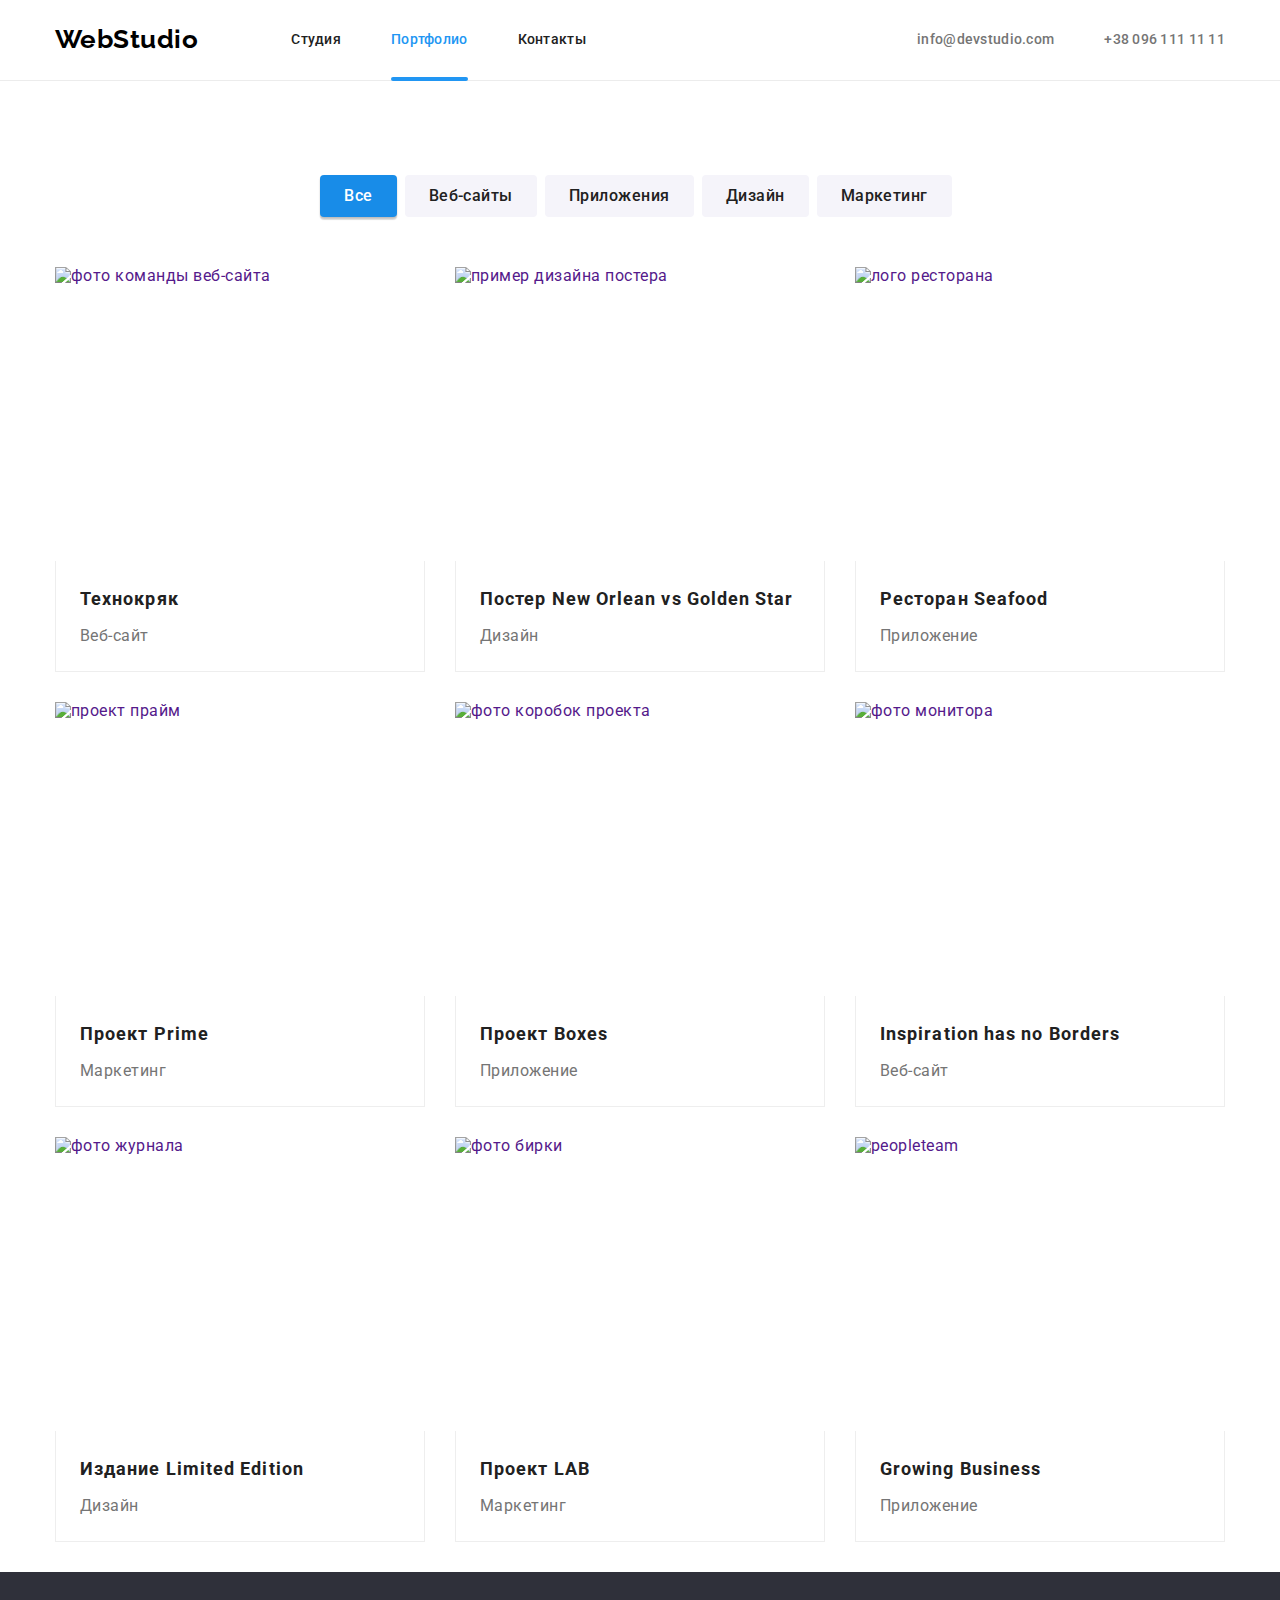
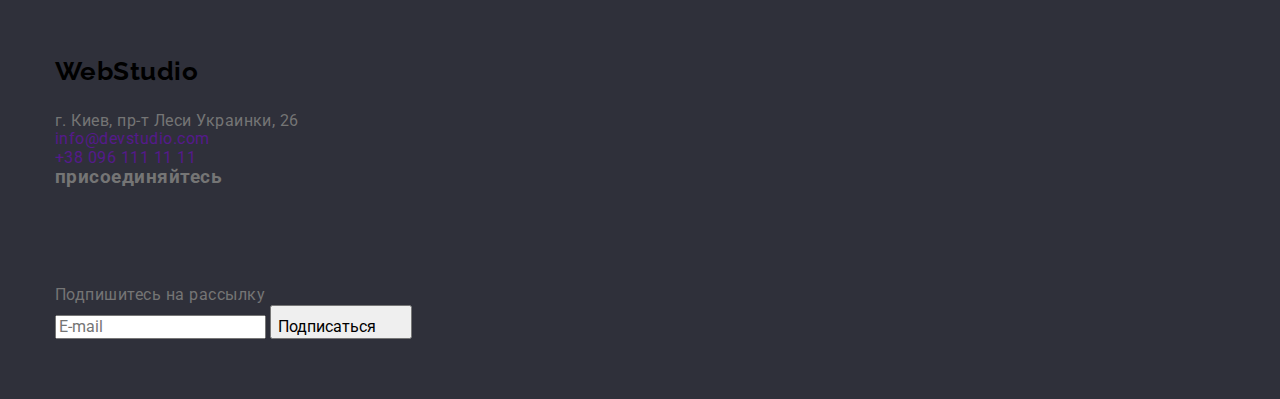
==== portfolio.html @ 8b3caad9 "БЕМ класи для index" ====
<!DOCTYPE html>
<html lang="ru">
  <head>
    <meta charset="UTF-8" />
    <meta http-equiv="X-UA-Compatible" content="IE=edge" />
    <meta name="viewport" content="width=device-width, initial-scale=1.0" />
    <title>Document</title>
    <!--Fonts start-->
    <link
      href="https://fonts.googleapis.com/css2?family=Raleway:wght@700&family=Roboto:wght@400;500;700;900&display=swap"
      rel="stylesheet"
    />
    <!--Fonts end-->
    <link
      rel="stylesheet"
      href="https://cdnjs.cloudflare.com/ajax/libs/modern-normalize/1.1.0/modern-normalize.min.css"
    />
    <link rel="stylesheet" href="./css/styles.css" />
  </head>
  <body class="body">
    <!--Верхняя линия-->
    <header class="header">
      <div class="container header__container">
        <nav class="nav">
          <a class="logo header__logo link" href=""><span class="accent">Web</span>Studio</a>
          <ul class="nav__list">
            <li class="nav__item">
              <a class="nav__link link" href="./index.html">Студия</a>
            </li>
            <li class="nav__item">
              <a class="nav__link nav__link--active link" href="./portfolio.html">Портфолио</a>
            </li>
            <li class="nav__item">
              <a class="nav__link link" href="">Контакты</a>
            </li>
          </ul>
        </nav>
        <ul class="header__list">
          <li class="header__item">
            <a href="" class="header__link link">
              <svg class="header__icon" width="16" height="12">
              <use href="./images/icons.svg#envelope"></use>
              </svg>
            info@devstudio.com</a>
          </li>
          <li class="header__item">
            <a href="" class="header__link link"><svg class="header__icon" width="10" height="16">
              <use href="./images/icons.svg#smartphone"></use>
            </svg>+38 096 111 11 11</a>
          </li>
        </ul>
      </div>
    </header>
    <main>
      <!--Фильтры-->
      <section class="section portfolio">
        <div class="container button">
          <h1 hidden>Наши работы</h1>
          <ul class="button-list">
            <li class="button-item">
              <button type="button" class="button active">Все</button>
            </li>
            <li class="button-item">
              <button type="button" class="button">Веб-сайты</button>
            </li>
            <li class="button-item">
              <button type="button" class="button">Приложения</button>
            </li>
            <li class="button-item">
              <button type="button" class="button">Дизайн</button>
            </li>
            <li class="button-item">
              <button type="button" class="button">Маркетинг</button>
            </li>
          </ul>
        </div>
        <!--Портфолио-->
        <div class="container portfolio">
          <ul class="portfolio-list">
            <li class="portfolio-item">
              <a href class="portfolio-link">
                <div class="portfolio-foto">
                <img
                  class="portfolio-img"
                  src="./images/portfolio/peopleteam.jpg"
                  alt="фото команды веб-сайта"
                  width="370"
                  height="294"
                />
                <div class="overlay">
                  <p class="overlay-text">
                    Ресурс пропонує комплексні пропозиції з різним рівнем функціоналу та сервісів. Все це дозволить відвідувачу отримати вичерпні відомості про компанію чи приватну особу.
                  </p>
                </div>
              </div>
                <div class="portfolio-border">
                  <h2 class="title">Технокряк</h2>
                  <p class="card-description">Веб-сайт</p>
                </div>
              </a>
            </li>
            <li class="portfolio-item">
              <a href class="portfolio-link">
                <div class="portfolio-foto">
                <img
                  class="portfolio-img"
                  src="./images/portfolio/neworleanvsgoldenstar.jpg"
                  alt="пример дизайна постера"
                  width="370"
                  height="294"
                />
                <div class="overlay">
                  <p class="overlay-text">
                    Ресурс пропонує комплексні пропозиції з різним рівнем функціоналу та сервісів. Все це дозволить відвідувачу отримати вичерпні відомості про компанію чи приватну особу.
                  </p>
              </div>
                </div>
                <div class="portfolio-border">
                  <h2 lang="en" class="title">
                    Постер New Orlean vs Golden Star
                  </h2>
                  <p class="card-description">Дизайн</p>
                </div>
              </a>
            </li>
            <li class="portfolio-item">
              <a href class="portfolio-link">
                <div class="portfolio-foto">
                <img
                  class="portfolio-img"
                  src="./images/portfolio/restaurantseafood.jpg"
                  alt="лого ресторана"
                  width="370"
                  height="294"
                />
                <div class="overlay">
                  <p class="overlay-text">
                    Ресурс пропонує комплексні пропозиції з різним рівнем функціоналу та сервісів. Все це дозволить відвідувачу отримати вичерпні відомості про компанію чи приватну особу.
                  </p>
                </div>
                </div>
                <div class="portfolio-border">
                  <h2 lang="en" class="title">Ресторан Seafood</h2>
                  <p class="card-description">Приложение</p>
                </div>
              </a>
            </li>
            <li class="portfolio-item">
              <a href class="portfolio-link">
                <div class="portfolio-foto">
                <img
                  class="portfolio-img"
                  src="./images/portfolio/projectprime.jpg"
                  alt="проект прайм"
                  width="370"
                  height="294"
                />
                <div class="overlay">
                  <p class="overlay-text">
                    Ресурс пропонує комплексні пропозиції з різним рівнем функціоналу та сервісів. Все це дозволить відвідувачу отримати вичерпні відомості про компанію чи приватну особу.
                  </p>
                </div>
              </div>
                <div class="portfolio-border">
                  <h2 lang="en" class="title">Проект Prime</h2>
                  <p class="card-description">Маркетинг</p>
                </div>
              </a>
            </li>
            <li class="portfolio-item">
              <a href class="portfolio-link">
                <div class="portfolio-foto">
                <img
                  class="portfolio-img"
                  src="./images/portfolio/projectboxes.jpg"
                  alt="фото коробок проекта"
                  width="370"
                  height="294"
                />
                <div class="overlay">
                  <p class="overlay-text">
                    Ресурс пропонує комплексні пропозиції з різним рівнем функціоналу та сервісів. Все це дозволить відвідувачу отримати вичерпні відомості про компанію чи приватну особу.
                  </p>
                </div>
              </div>
                <div class="portfolio-border">
                  <h2 lang="en" class="title">Проект Boxes</h2>
                  <p class="card-description">Приложение</p>
                </div>
              </a>
            </li>
            <li class="portfolio-item">
              <a href class="portfolio-link">
                <div class="portfolio-foto">
                <img
                  class="portfolio-img"
                  src="./images/portfolio/inspirationhasnoborders.jpg"
                  alt="фото монитора"
                  width="370"
                  height="294"
                />
                <div class="overlay">
                  <p class="overlay-text">
                    Ресурс пропонує комплексні пропозиції з різним рівнем функціоналу та сервісів. Все це дозволить відвідувачу отримати вичерпні відомості про компанію чи приватну особу.
                  </p>
                </div>
              </div>
                <div class="portfolio-border">
                  <h2 lang="en" class="title">Inspiration has no Borders</h2>
                  <p class="card-description">Веб-сайт</p>
                </div>
              </a>
            </li>
            <li class="portfolio-item">
              <a href class="portfolio-link">
                <div class="portfolio-foto">
                <img
                  class="portfolio-img"
                  src="./images/portfolio/limitededition.jpg"
                  alt="фото журнала"
                  width="370"
                  height="294"
                />
                <div class="overlay">
                  <p class="overlay-text">
                    Ресурс пропонує комплексні пропозиції з різним рівнем функціоналу та сервісів. Все це дозволить відвідувачу отримати вичерпні відомості про компанію чи приватну особу.
                  </p>
                </div>
              </div>
                <div class="portfolio-border">
                  <h2 lang="en" class="title">Издание Limited Edition</h2>
                  <p class="card-description">Дизайн</p>
                </div>
              </a>
            </li>
            <li class="portfolio-item">
              <a href class="portfolio-link">
                <div class="portfolio-foto">
                <img
                  class="portfolio-img"
                  src="./images/portfolio/labeltag.jpg"
                  alt="фото бирки"
                  width="370"
                  height="294"
                />
                <div class="overlay">
                  <p class="overlay-text">
                    Ресурс пропонує комплексні пропозиції з різним рівнем функціоналу та сервісів. Все це дозволить відвідувачу отримати вичерпні відомості про компанію чи приватну особу.
                  </p>
                </div>
              </div>
                <div class="portfolio-border">
                  <h2 lang="en" class="title">Проект LAB</h2>
                  <p class="card-description">Маркетинг</p>
                </div>
              </a>
            </li>
            <li class="portfolio-item">
              <a href class="portfolio-link">
                <div class="portfolio-foto">
                <img
                  class="portfolio-img"
                  src="./images/portfolio/laptopgrowingbusiness.jpg"
                  alt="peopleteam"
                  width="370"
                  height="294"
                />
                <div class="overlay">
                  <p class="overlay-text">
                    Ресурс пропонує комплексні пропозиції з різним рівнем функціоналу та сервісів. Все це дозволить відвідувачу отримати вичерпні відомості про компанію чи приватну особу.
                  </p>
                </div>
              </div>
                <div class="portfolio-border">
                  <h2 lang="en" class="title">Growing Business</h2>
                  <p class="card-description">Приложение</p>
                </div>
              </a>
            </li>
          </ul>
        </div>
      </section>
    </main>
        <!--Подвал-->
        <footer class="footer">
          <div class="footer-container container">
          <div class="footer-left">
            <a href="" class="logo"
              ><span class="accent">Web</span
              ><span class="logo-footer">Studio</span>
            </a>
            <ul class="footer-contact-list">
              <li class="footer-item">
                <p class="footer-text">г. Киев, пр-т Леси Украинки, 26</p>
              </li>
              <li class="footer-item">
                <a href="" class="footer-link">info@devstudio.com</a>
              </li>
              <li class="footer-item">
                <a href="" class="footer-link">+38 096 111 11 11</a>
              </li>
            </ul>
            </div>
            <div class="footer-right">
              <h3 class="join-text">присоединяйтесь</h3>
              <ul class="footer-socials-list">
                <li class="footer-socials-item">
                  <a 
                  class="footer-socials-link link"
                  target="_blank"
                  href=""
                  rel="noopener norefferer"
                  aria-label="instagram"
                  >
                  <svg class="footer-socials-icon" width="20" height="20">
                    <use href="./images/icons.svg#instagram"></use>
                  </svg>
                </a>
                </li>
                <li class="socials-item">
                  <a 
                  class="footer-socials-link link"
                  href=""
                  rel="noopener norefferer"
                  aria-label="instagram"
                  >
                  <svg class="footer-socials-icon" width="20px" height="20px">
                    <use href="./images/icons.svg#twitter"></use>
                  </svg>
                </a>
              </li>
              <li class="socials-item">
                <a 
                class="footer-socials-link link"
                href=""
                rel="noopener norefferer"
                aria-label="instagram"
                >
                <svg class="footer-socials-icon" width="20px" height="20px">
                  <use href="./images/icons.svg#facebook"></use>
                </svg>
              </a>
            </li>
            <li class="socials-item">
              <a 
              class="footer-socials-link link"
              href=""
              rel="noopener norefferer"
              aria-label="instagram"
              >
              <svg class="footer-socials-icon" width="20px" height="20px">
                <use href="./images/icons.svg#linkedin"></use>
              </svg>
            </a>
          </li>
              </ul>
            </div>
            <div class="footer-subscribe">
              <p class="footer-subscribe-title">Подпишитесь на рассылку</p>
              <form class="footer-subscribe-form">
                <label class="footer-subscribe-group">
                <input 
                class="footer-subscribe-email" 
                type="text" 
                name="user-name"
                placeholder="E-mail"
               >
              </label>
            <button class="footer-subscribe-btn" type="submit">
              <span>Подписаться</span>
              <svg class="footer-btn-icon" width="24" height="24">
                <use href="./images/icons.svg#icon-send"></use>
              </svg>
            </button>
             </form>
            </div>
          </div>
        </footer>
  </body>
</html>
---- css/styles.css ----
/*голубой текст акцент, фон активный элемент  2196f3
  черный тескт Лого 000000
  навигации, фильтры цвет текста черный, заголовки картинок 212121
  контакты цвет серый, подписи картинок 757575
  белый цвет текста основной FFFFFF 100%
  белый цвет текста контакты FFFFFF 60%
  фон подвал, фон герой - 2F303A
  фон неактивные фильтры - F5F4FA
  Лого шрифт Raleway 700
  Roboto- 400, 500, 700, 900
  фон футтер, фон герой 2F303A
  фон наша команда F5F4FA
  фон белый FFFFFF
  фон белый E5E5E5
  убрать точки в списке глобально
  ul {
  list-style: none;
}заголовки секций шрифт цвет - 212121
  */

  :root {
    --title-text-color: #212121;
    --accent-color: #2196f3;
    --primary-white-color: #ffffff;
    --primary-text-color: #757575;
    --logo-text-color: #000000;
    --secondary-bg-color: #2f303a;
    --button-accent-color: #188ce8;
    --third-bg-color: #f5f4fa;
    --botom-header-br-color: #ececec;
    --primary-icon-color: #afb1b8;
  }
  
  body {
    background-color: var(--primary-white-color);
    color: var(--primary-text-color);
    font-family: Roboto, monospace;
    letter-spacing: 0.03em;
  }
  .no-scroll {
    overflow: hidden;
  }
  /* Container index*/
  .container {
    width: 1200px;
    padding-right: 15px;
    padding-left: 15px;
    margin-left: auto;
    margin-right: auto;
  }
  /* Section padding*/
  .section {
    padding-top: 94px;
    margin: 0px;
  }
  /* List without dots design*/
  ul {
    list-style: none;
    margin: 0;
    padding: 0;
    padding-inline-start: 0px;
  }
  a {
    text-decoration: none;
  }
  img {
    display: block;
  }
  h1,
  h2,
  h3 {
    margin: 0px;
  }
  p {
    margin: 0px;
  }
  .visualy-hidden {
    position: absolute;
    white-space: nowrap;
    width: 1px;
    height: 1px;
    overflow: hidden;
    border: 0;
    padding: 0;
    clip: rect(0 0 0 0);
    clip-path: inset(50%);
    margin: -1px;
  }
  /*WebStudio Logo header*/
  .header {
    background-color: #ffffff;
  }
  .logo {
    display: block;
    padding-top: 24px;
    padding-bottom: 25px;
    margin-right: 93px;
  
    font-family: Raleway, sans-serif;
    color: var(--logo-text-color);
    font-weight: 700;
    font-size: 26px;
    line-height: 1.19;
  }
  .logo__accent-span {
    font-family: Raleway, sans-serif;
    color: var(--accent-color);
    font-weight: 700;
    font-size: 26px;
    line-height: 1.19;
  }
  /*nav*/
  .header {
    border-bottom: 1px solid var(--botom-header-br-color);
  }
  .header__container {
    width: 1200px;
    padding-right: 15px;
    padding-left: 15px;
    display: flex;
    align-items: center;
    margin-left: auto;
    margin-right: auto;
  }
  .nav {
    display: flex;
  }
  .nav__list {
    display: flex;
  }
  .nav__item:not(:last-child) {
    margin-right: 50px;
  }
  .nav__link {
    display: block;
    padding-top: 32px;
    padding-bottom: 32px;
  
    color: var(--title-text-color);
    font-weight: 500;
    font-size: 14px;
    line-height: 1.14;
    letter-spacing: 0.02em;
  
    transition: color 250ms cubic-bezier(0.4, 0, 0.2, 1);
  }
  .nav__link:hover,
  .nav__link:focus {
    color: var(--accent-color);
  }
  .nav__link--active {
    position: relative;
    display: block;
    padding-top: 32px;
    padding-bottom: 32px;
  
    color: var(--accent-color);
    font-weight: 500;
    font-size: 14px;
    line-height: 1.14;
    letter-spacing: 0.02em;
  }
  /*підкреслювання лінку поточної сторінки*/
  .nav__link--active::after {
    content: "";
    position: absolute;
    bottom: -1px;
    left: 0;
  
    display: block;
    width: 100%;
    height: 4px;
  
    border-radius: 2px;
    background-color: #2196f3;
  
    /*opacity: 0;*/
  }
  /*шапка*/
  .header__list {
    display: flex;
    margin-left: auto;
    gap: 30px;
  }
  .header__list .item + .item {
    margin-left: 50px;
    align-items: center;
  }
  .header__link {
    display: flex;
    color: var(--primary-text-color);
    font-weight: 500;
    font-size: 14px;
    line-height: 1.14;
    letter-spacing: 0.02em;
    align-items: center;
  
    transition: color 250ms cubic-bezier(0.4, 0, 0.2, 1),
      border-color 250ms cubic-bezier(0.4, 0, 0.2, 1);
  }
  .header__list .link:hover,
  .header__list .link:focus {
    color: var(--accent-color);
    border-color: var(--accent-color);
  }
  .header__icon {
    display: flex;
    margin-right: 10px;
    fill: currentColor;
  }
  /*h2 section font color*/
  .section-title {
    margin-top: 0px;
    margin-bottom: 50px;
    color: var(--title-text-color);
    font-weight: 700;
    font-size: 36px;
    line-height: 1.17;
    text-align: center;
  }
    /*Hero*/
  .hero {
    text-align: center;
  }
  .hero__section {
    align-content: center;
    padding-top: 200px;
    padding-bottom: 200px;
    background-color: var(--secondary-bg-color);
    background-image: linear-gradient(
        to right,
        rgba(47, 48, 58, 0.4),
        rgba(47, 48, 58, 0.4)
      ),
      url(../images/css/office\ meeting.webp);
    background-repeat: no-repeat;
    background-size: cover;
    height: 600px;
    max-width: 1600px;
    background-position: center;
    margin-right: auto;
    margin-left: auto;
  }
  .hero__title {
    margin-top: 0px;
    margin-bottom: 30px;
    color: var(--primary-white-color);
    font-weight: 900;
    font-size: 44px;
    line-height: 1.36;
    letter-spacing: 0.06em;
    text-transform: uppercase;
  }
  .hero__btn {
    display: inline-block;
    padding: 10px 32px;
    box-shadow: 0px 4px 4px rgba(0, 0, 0, 0.15);
    font-family: inherit;
    color: var(--primary-white-color);
    background-color: var(--accent-color);
    border-color: transparent;
    font-weight: 700;
    font-size: 16px;
    line-height: 1.88;
    letter-spacing: 0.06em;
    border-radius: 4px;
    cursor: pointer;
  
    transition: background-color 250ms cubic-bezier(0.4, 0, 0.2, 1);
  }
  .hero__btn:focus,
  .hero__btn:hover {
    background-color: var(--button-accent-color);
  }
  /*Особенности*/
  .feature__section {
    padding-top: 94px;
    padding-bottom: 94px;
  }
  .visually-hidden {
    position: absolute;
    width: 1px;
    height: 1px;
    margin: -1px;
    border: 0;
    padding: 0;
  
    white-space: nowrap;
    clip-path: inset(100%);
    clip: rect(0 0 0 0);
    overflow: hidden;
  }
  .feature__list {
    display: flex;
    margin-left: 0;
    margin-right: 0;
    align-items: center;
    padding-right: 0px;
    padding-left: 0px;
    gap: 30px;
  }
  .feature__item {
    margin-bottom: 0px;
  }
  .feature__icon {
    display: flex;
    height: 120px;
    align-items: center;
    justify-content: center;
    background-color: #f5f4fa;
  }
  .feature__title {
    margin-top: 30px;
    margin-bottom: 10px;
    color: var(--title-text-color);
    font-weight: 700;
    font-size: 14px;
    line-height: 1.14;
    text-transform: uppercase;
  }
  .feature__text {
    margin-top: 0px;
    margin-bottom: 0px;
    font-size: 14px;
    line-height: 1.71;
  }
  /*Чем мы занимаемся*/
  .doing__section {
    padding-bottom: 94px;
  }
  .doing__title {
    margin-top: 0px;
    margin-bottom: 50px;
    color: var(--title-text-color);
    font-weight: 700;
    font-size: 36px;
    line-height: 1.17;
    text-align: center;
  }
  .doing__list {
    display: flex;
    gap: 30px;
  }
  .doing__photo {
    position: relative;
  }
  .doing__overlay {
    position: absolute;
    bottom: 0;
    left: 0;
  
    display: flex;
    align-items: center;
    justify-content: center;
  
    width: 100%;
    height: 70px;
  
    background-color: rgba(47, 48, 58, 0.8);
  }
  .doing__text {
    font-family: "Roboto";
    font-style: normal;
    font-weight: 700;
    font-size: 14px;
    line-height: 16px;
    text-align: center;
    letter-spacing: 0.03em;
    text-transform: uppercase;
    color: #ffffff;
  }
  /*Наша команда*/
  .team__section {
    padding-top: 94px;
    padding-bottom: 94px;
    background: var(--third-bg-color);
  }
  .team__title {
    margin-top: 0px;
    margin-bottom: 50px;
    color: var(--title-text-color);
    font-weight: 700;
    font-size: 36px;
    line-height: 1.17;
    text-align: center;
  }
  .team__list {
    display: flex;
    gap: 30px;
  }
  .team__card {
    gap: 30px;
  }
  .team__card-wrap {
    padding-top: 30px;
    padding-bottom: 30px;
    background-color: #ffffff;
    box-shadow: 0px 1px 3px rgba(0, 0, 0, 0.12), 0px 1px 1px rgba(0, 0, 0, 0.14),
      0px 2px 1px rgba(0, 0, 0, 0.2);
    border-radius: 0px 0px 4px 4px;
  }
  .team__member {
    padding-bottom: 10px;
    color: var(--title-text-color);
    font-weight: 500;
    font-size: 16px;
    line-height: 1.19;
    text-align: center;
  }
  .team__position {
    font-size: 16px;
    line-height: 1.19;
    text-align: center;
  }
   /*Наша команда Socials link*/
  .team__socials-list {
    display: flex;
    gap: 10px;
    align-items: center;
    justify-content: center;
    margin-top: 16px;
  }
  .team__socials-link {
    display: flex;
    align-items: center;
    justify-content: center;
    background-color: var(--primary-white-color);
    color: var(--primary-icon-color);
    width: 44px;
    height: 44px;
    border-radius: 50%;
  
    transition: color 250ms cubic-bezier(0.4, 0, 0.2, 1),
      background-color 250ms cubic-bezier(0.4, 0, 0.2, 1);
  }
  .team__socials-icon {
    fill: currentColor;
  }
  .team__socials-link:hover,
  .team__socials-link:focus {
    color: var(--primary-white-color);
    background-color: var(--button-accent-color);
  }
  /*Клієнти*/
  .clients__section {
    padding-bottom: 94px;
    padding-top: 94px;
  }
  .clients__title {
    margin-top: 0px;
    margin-bottom: 50px;
    color: var(--title-text-color);
    font-weight: 700;
    font-size: 36px;
    line-height: 1.17;
    text-align: center;
  }
  .clients__list {
    display: flex;
    gap: 30px;
    align-items: center;
    justify-content: center;
  }
  .clients__link {
    display: flex;
    align-items: center;
    justify-content: center;
    outline: 1px solid #afb1b8;
    background-color: var(--primary-white-color);
    color: var(--primary-icon-color);
    width: 170px;
    height: 92px;
    border-radius: 4px;
  
    transition: color 250ms cubic-bezier(0.4, 0, 0.2, 1),
      outline-color 250ms cubic-bezier(0.4, 0, 0.2, 1);
  }
  .clients__icon {
    fill: currentColor;
  }
  .clients__link:hover,
  .clients__link:focus {
    color: var(--button-accent-color);
    outline-color: var(--button-accent-color);
  }
  /*Подвал*/
  .footer {
    padding-top: 60px;
    padding-bottom: 60px;
    background-color: var(--secondary-bg-color);
  }
  .footer__container {
    display: flex;
    align-items: baseline;
  }
  .footer__left {
    display: flex;
    flex-direction: column;
  }
  .footer__contacts-list {
    display: flex;
    flex-direction: column;
    gap: 9px;
  }
  .footer__text {
    /*margin-bottom: 9px;*/
    color: var(--primary-white-color);
    font-weight: 400;
    font-size: 14px;
    line-height: 1.71;
  }
  .footer__logo {
    display: block;
    padding-top: 0px;
    padding-bottom: 20px;
    margin: 0px;
    font-family: Raleway, sans-serif;
    color: var(--primary-white-color);
    font-weight: 700;
    font-size: 26px;
    line-height: 1.19;
  }
  .footer__contacts-link {
    display: block;
    /*margin-bottom: 9px;*/
    font-size: 14px;
    line-height: 1.71;
    color: rgba(255, 255, 255, 0.6);
  
    transition: color 250ms cubic-bezier(0.4, 0, 0.2, 1);
  }
  .footer__contacts-link:hover,
  .footer__contacts-link:focus {
    color: var(--accent-color);
  }
  /*Footer Socials links*/
  .footer__right {
    display: flex;
    flex-direction: column;
    margin-left: 70px;
  }
  .right-text {
    padding-bottom: 20px;
    font-family: "Roboto";
    font-style: normal;
    font-weight: 700;
    font-size: 14px;
    line-height: 16px;
    letter-spacing: 0.03em;
    text-transform: uppercase;
    color: #ffffff;
  }
  .footer__socials-list {
    display: flex;
    gap: 10px;
    align-items: center;
    justify-content: center;
  }
  .footer__socials-link {
    display: flex;
    align-items: center;
    justify-content: center;
    /*outline: 1px solid #ffffff;*/
    background-color: rgba(255, 255, 255, 0.1);
    color: var(--primary-text-color);
    width: 44px;
    height: 44px;
    border-radius: 50%;
  
    transition: color 250ms cubic-bezier(0.4, 0, 0.2, 1),
      background-color 250ms cubic-bezier(0.4, 0, 0.2, 1);
  }
  .footer__socials-icon {
    fill: #ffffff;
  }
  .footer__socials-link:hover,
  .footer__socials-link:focus {
    color: var(--primary-white-color);
    background-color: var(--accent-color);
  }
  /*Footer subscribe form*/
  .footer__subscribe {
    margin-left: auto;
  }
  .footer__subscribe-title {
    margin-bottom: 20px;
  
    font-weight: 700;
    font-size: 14px;
    line-height: 16px;
    letter-spacing: 0.03em;
    text-transform: uppercase;
  
    color: #FFFFFF;
  }
  .footer__subscribe-email {
    min-height: 50px;
    width: 358px;
    padding: 16px 15px;
    margin-right: 12px;
    min-height: 50px;
    border: 1px solid rgba(255, 255, 255, 0.3);
    filter: drop-shadow(0px 4px 4px rgba(0, 0, 0, 0.15));
    border-radius: 4px;
    background-color: var(--secondary-bg-color);
    outline: none;
    color: var(--primary-white-color);
  }
  .footer__subscribe-btn {
    display: inline-flex;
    align-items: center;
    justify-content: center;
    padding: 10px 28px;
    color: var(--primary-white-color);
    background: var(--accent-color);
    box-shadow: 0px 4px 4px rgba(0, 0, 0, 0.15);
    border-radius: 4px;
    border: none;
    
    font-weight: 700;
    font-size: 16px;
    line-height: 1.88;
    letter-spacing: 0.06em;
  
    cursor: pointer;
  
    transition: background-color 250ms cubic-bezier(0.4, 0, 0.2, 1);
  }
  .footer__subscribe-btn:hover,
  .footer__subscribe-btn:focus {
    background-color: var(--button-accent-color);
  }
  .footer__btn-icon {
    margin-left: 10px;
    fill: var(--primary-white-color);
  }
  /*Фильтры Портфолио Наши работы*/
  .button-list {
    display: flex;
    justify-content: center;
    margin-bottom: 50px;
  }
  .button-list .button {
    border-color: transparent;
    padding: 6px 22px;
    font-weight: 700;
    color: var(--title-text-color);
    background-color: var(--third-bg-color);
    font-family: inherit;
    font-weight: 500;
    font-size: 16px;
    line-height: 1.62;
    letter-spacing: 0.03em;
    border-radius: 4px;
    cursor: pointer;
    border-color: transparent;
  
    transition: box-shadow 250ms cubic-bezier(0.4, 0, 0.2, 1),
      background-color 250ms cubic-bezier(0.4, 0, 0.2, 1),
      color 250ms cubic-bezier(0.4, 0, 0.2, 1);
  }
  .button-list .button:hover,
  .button-list .button:focus {
    box-shadow: 0px 3px 1px rgba(0, 0, 0, 0.1), 0px 1px 2px rgba(0, 0, 0, 0.08),
      0px 2px 2px rgba(0, 0, 0, 0.12);
    background-color: var(--button-accent-color);
    color: var(--primary-white-color);
  }
  .button-item {
    display: flex;
    margin-right: 8px;
  }
  .button .active {
    box-shadow: 0px 3px 1px rgba(0, 0, 0, 0.1), 0px 1px 2px rgba(0, 0, 0, 0.08),
      0px 2px 2px rgba(0, 0, 0, 0.12);
    background-color: var(--button-accent-color);
    color: var(--primary-white-color);
    border-color: transparent;
  }
  .container .portfolio {
    display: flex;
    flex-wrap: wrap;
    width: 1200px;
    padding-right: 15px;
    padding-left: 15px;
    display: flex;
    flex-wrap: wrap;
  }
  .portfolio-list {
    display: flex;
    flex-wrap: wrap;
  }
  .portfolio-item:nth-child(3n + 3) {
    margin-right: 0px;
  }
  .portfolio-item {
    margin-right: 30px;
    margin-bottom: 30px;
  }
  .portfolio-foto {
    position: relative;
    overflow: hidden;
  }
  .overlay {
    position: absolute;
    top: 0;
    left: 0;
  
    transform: translateY(100%);
  
    display: flex;
    align-items: center;
    justify-content: center;
    padding-left: 24px;
    padding-right: 24px;
  
    width: 100%;
    height: 101%;
    background-color: rgba(33, 150, 243, 0.9);
  
    transition: 250ms cubic-bezier(0.4, 0, 0.2, 1);
  }
  .overlay-text {
    font-family: "Roboto";
    font-style: normal;
    font-weight: 400;
    font-size: 18px;
    line-height: 1.56;
  
    letter-spacing: 0.03em;
    user-select: none;
  
    color: var(--primary-white-color);
  }
  .portfolio-link {
    display: block;
    transition: box-shadow 250ms cubic-bezier(0.4, 0, 0.2, 1);
  }
  /*.portfolio-item:hover .overlay*/
  .portfolio-link:hover,
  .portfolio-link:focus {
    box-shadow: 0px 1px 1px rgba(0, 0, 0, 0.12), 0px 4px 4px rgba(0, 0, 0, 0.06),
      1px 4px 6px rgba(0, 0, 0, 0.16);
  }
  .portfolio-link:hover .overlay,
  .portfolio-link:focus .overlay {
    transform: translateY(0%);
  }
  .portfolio-border {
    background: var(--primary-white-color);
    border-bottom: 1px solid #eeeeee;
    border-left: 1px solid #eeeeee;
    border-right: 1px solid #eeeeee;
    padding-top: 20px;
    padding-bottom: 20px;
    padding-left: 24px;
    padding-right: 24px;
  }
  .portfolio .title {
    margin-bottom: 4px;
    margin-top: 0px;
    color: var(--title-text-color);
    font-weight: 700;
    font-size: 18px;
    line-height: 2;
    letter-spacing: 0.06em;
  }
  .portfolio .card-description {
    margin-bottom: 0px;
    color: var(--primary-text-color);
    font-weight: 400;
    font-size: 16px;
    line-height: 1.88;
  }
  /*Modal window*/
  .backdrop {
    position: fixed;
    top: 0;
    left: 0;
    z-index: 1000;
 
    width: 100%;
    height: 100%;
  
    background-color: rgba(0, 0, 0, 0.2);
  
    opacity: 1;
    visibility: visible;
    pointer-events: initial;
  
    transition: opacity 600ms ease-out, visibility 600ms ease-out;
  }
  .backdrop.is-hidden {
    opacity: 0;
    visibility: hidden;
    pointer-events: none;
  }
  .modal__wrap {
    position: absolute;
    top: 50%;
    left: 50%;
    transform: translate(-50%, -50%) scale(1) rotate(0);
  
    width: 528px;
    padding: 40px;
  
    background: #ffffff;
    box-shadow: 0px 1px 3px rgba(0, 0, 0, 0.12), 0px 1px 1px rgba(0, 0, 0, 0.14),
      0px 2px 1px rgba(0, 0, 0, 0.2);
    border-radius: 4px;
    opacity: 1;
    transition: transform 400ms ease-in-out 200ms, opacity 400ms ease-in-out 200ms;
  }
  .backdrop .is-hidden .modal {
    opacity: 0;
    transform: translate(-50%, -50%) scale(0.3) rotate(1turn);
  }
  .btn-close {
    position: absolute;
    top: 8px;
    right: 8px;
  
    display: flex;
    align-items: center;
    justify-content: center;
    width: 30px;
    height: 30px;
    padding: 0;
  
    background: #ffffff;
    border-radius: 50%;
    border: 1px solid rgba(0, 0, 0, 0.1);
    cursor: pointer;
  
    transition: fill 250ms cubic-bezier(0.4, 0, 0.2, 1);
  }
  .btn-close:focus,
  .btn-close:hover {
    fill: #2196f3;
  }
  /*Modal form*/
  .form {
    justify-items: center;
    text-align: center;
  }
  .form__wrap {
    margin-bottom: 25px;
  }
  .form__field {
    display: flex;
    flex-direction: column;
    justify-content: center;
    align-content: center;
    margin-bottom: 10px;
  }
  .form__field:last-child {
    margin-bottom: 0;
  }
  .form__group {
    position: relative;
    display: block;
    flex-direction: column;
    justify-content: center;
    align-content: center;
  }
  .form__title {
    display: block;
    margin-bottom: 12px;
    font-family: "Roboto";
    font-style: normal;
    font-weight: 700;
    font-size: 20px;
    line-height: 23px;
    text-align: center;
    letter-spacing: 0.03em;
    color: var(--title-text-color);
  }
  .form__label {
    display: block;
    margin-bottom: 4px;
    font-size: 12px;
    text-align: left;
  }
  .form__input,
  .form__textarea {
    width: 100%;
    margin: 0;
    padding: 11px 42px;
    height: 40px;
    border: 1px solid rgba(33, 33, 33, 0.2);
    border-radius: 4px;
    outline: transparent;
  
    transition: border-color 250ms cubic-bezier(0.4, 0, 0.2, 1);
  }
  .form__input:focus,
  .form__input:hover {
    border-color: var(--accent-color);
  }
  .form__textarea {
    height: 120px;
    padding: 12px;
    resize: none;
    outline: transparent;
  
    transition: border-color 250ms cubic-bezier(0.4, 0, 0.2, 1);
  }
  .form__textarea::placeholder {
    font-size: 12px;
    color: var(--primary-icon-color);
  }
  .form__textarea:focus,
  .form__textarea:hover {
    border-color: var(--accent-color);
  }
  .form__icons {
    position: absolute;
    bottom: 11px;
    left: 15px;
  
    transition: fill 250ms cubic-bezier(0.4, 0, 0.2, 1);
  }
  .form__input:focus + .form__icons, 
  .form__input:hover + .form__icons {
    fill: var(--accent-color);
  }
  .form__checkbox-group {
    display: flex;
    align-items: center;
    justify-content: center;
    }
  .form-__checkbox-policy {
    font-size: 14px;
    line-height: 1.71;
    user-select: none;
    margin-left: 8px;
  }
  .form__checkbox-link {
    margin-top: 10px;
    font-family: "Roboto";
    font-style: normal;
    font-weight: 400;
    font-size: 14px;
    line-height: 1.71;
    color: var(--accent-color);
    text-decoration: underline;
    text-underline-position: under;
    letter-spacing: 0.03em;
  }
  .form__checkbox-input:checked + .form__checkbox-icon .form__checkbox-icon--uncheck {
  opacity: 0;
  transition: opacity 250ms cubic-bezier(0.4, 0, 0.2, 1);
  }
  .form__checkbox-icon--check {
    opacity: 0;
    transition: opacity 250ms cubic-bezier(0.4, 0, 0.2, 1);
  }
  .form__checkbox-input:checked + .form__checkbox-icon .form__checkbox-icon--check {
    opacity: 1;
    }
  .form__btn {
    display: inline-flex;
    align-items: center;
    margin-top: 30px;
    
    padding: 10px 56px;
    text-align: center;
    letter-spacing: 0.06em;
    font-weight: 700;
    line-height: 1.88;
    background: #2196f3;
    box-shadow: 0px 4px 4px rgba(0, 0, 0, 0.15);
    border-radius: 4px;
    border: transparent;
    color: var(--primary-white-color);
  
    cursor: pointer;
  
    transition: background-color 250ms cubic-bezier(0.4, 0, 0.2, 1);
  }
  .btn:focus,
  .btn:hover {
    background-color: var(--button-accent-color);
  }
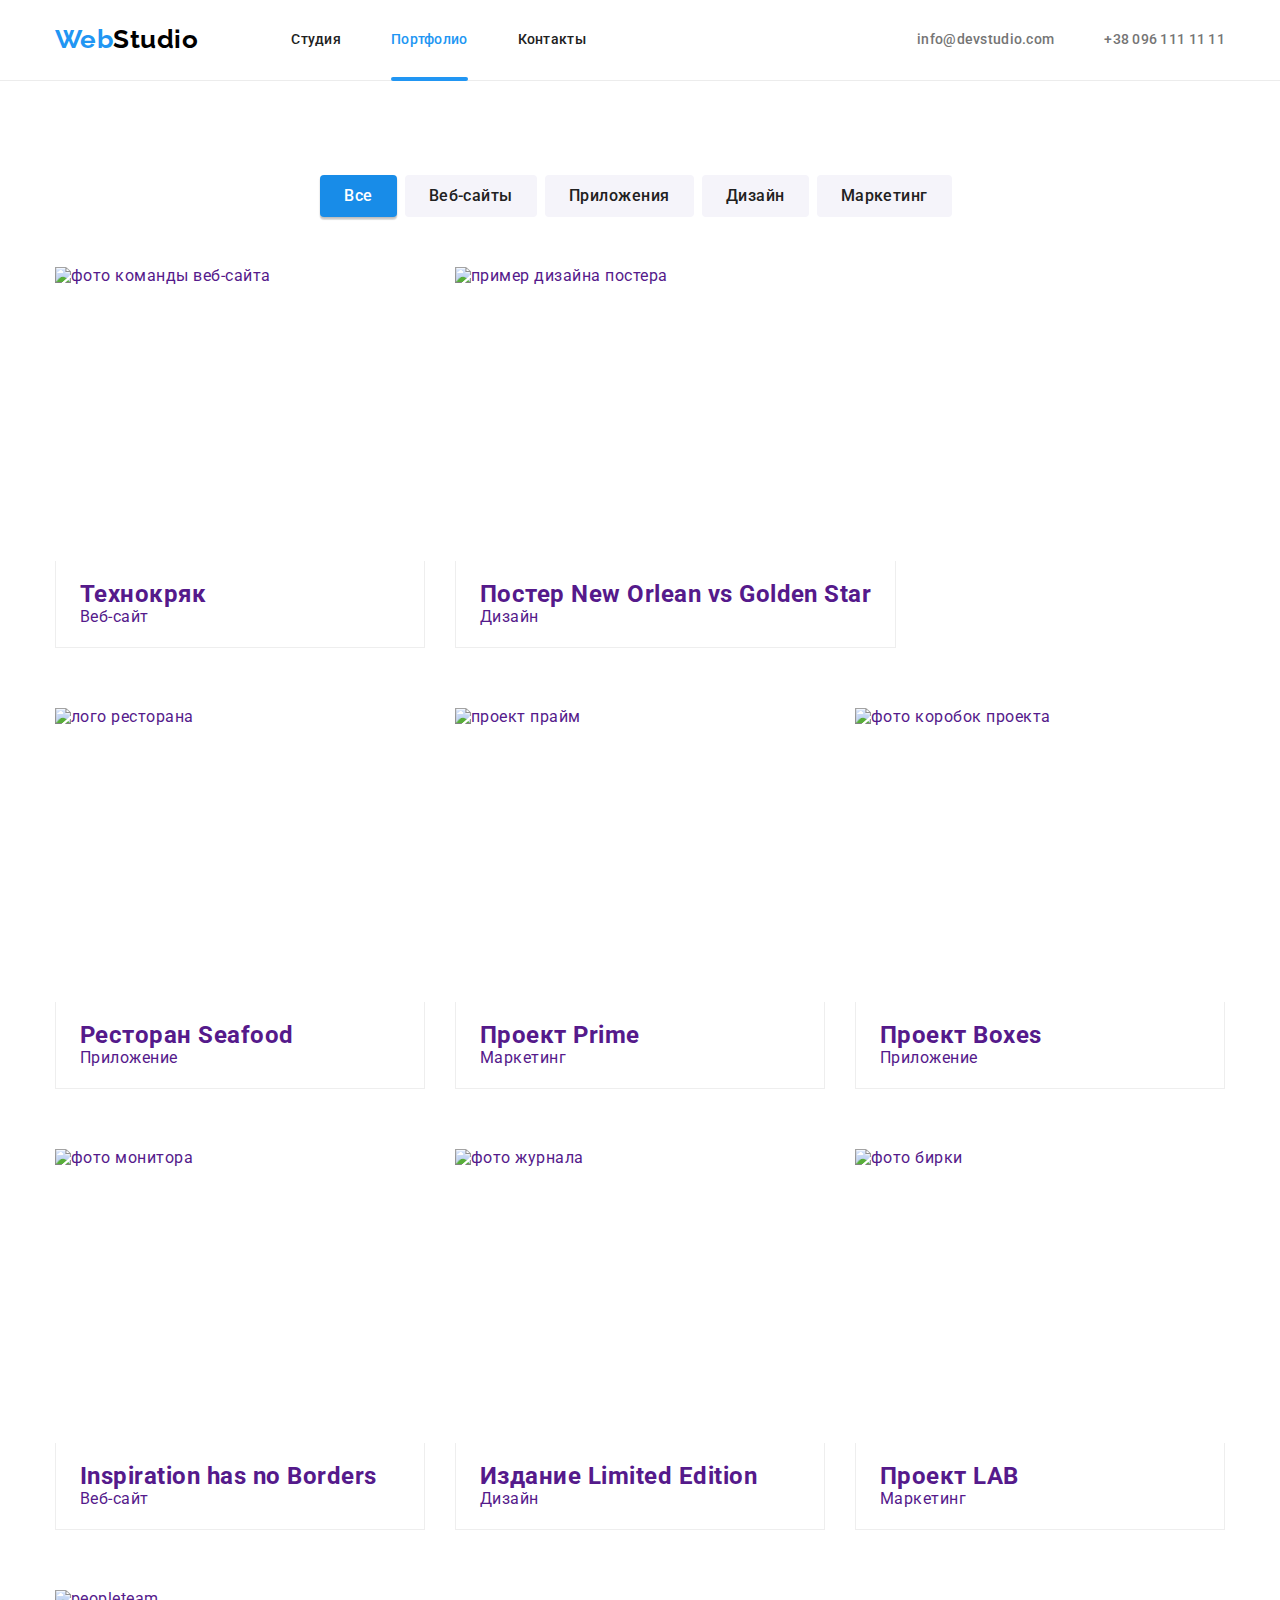
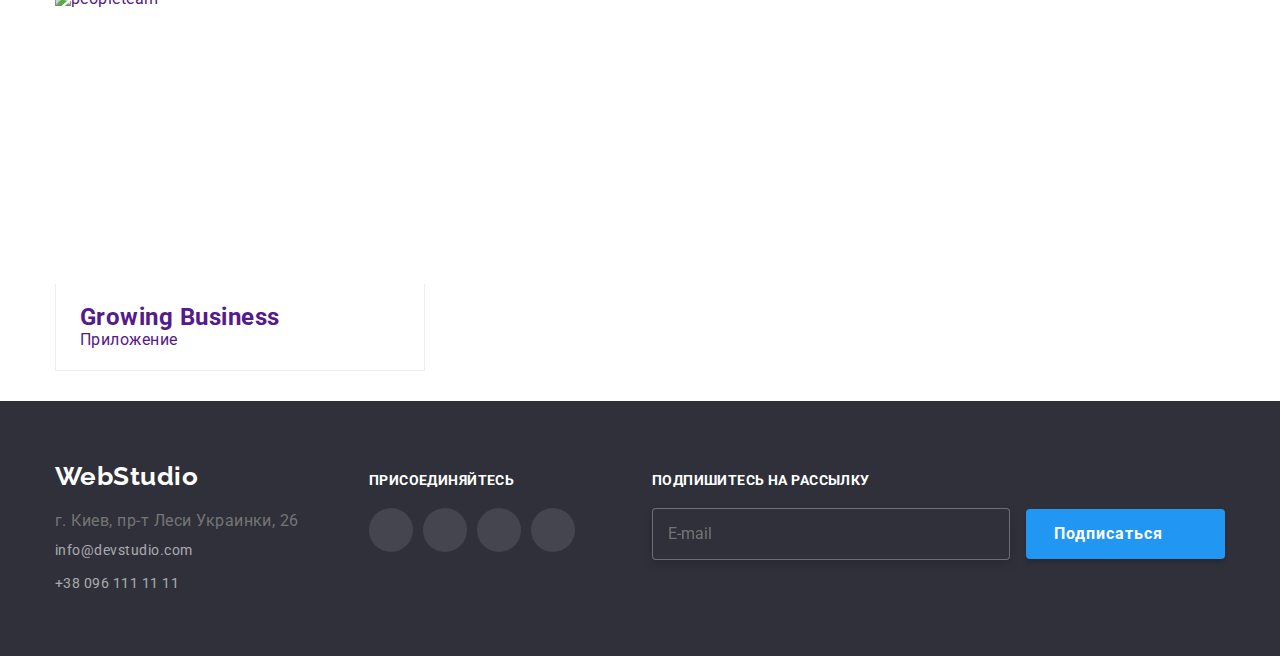
==== commit 22e9050f: "Портфолио БЭМ" ====
--- a/portfolio.html
+++ b/portfolio.html
@@ -22,13 +22,13 @@
     <header class="header">
       <div class="container header__container">
         <nav class="nav">
-          <a class="logo header__logo link" href=""><span class="accent">Web</span>Studio</a>
+          <a class="logo header__logo link" href=""><span class="logo__accent-span">Web</span>Studio</a>
           <ul class="nav__list">
             <li class="nav__item">
-              <a class="nav__link link" href="./index.html">Студия</a>
+              <a class="nav__link nav__link link" href="./index.html">Студия</a>
             </li>
             <li class="nav__item">
-              <a class="nav__link nav__link--active link" href="./portfolio.html">Портфолио</a>
+              <a class="nav__link--active link" href="./portfolio.html">Портфолио</a>
             </li>
             <li class="nav__item">
               <a class="nav__link link" href="">Контакты</a>
@@ -53,35 +53,35 @@
     </header>
     <main>
       <!--Фильтры-->
-      <section class="section portfolio">
-        <div class="container button">
+      <section class="portfolio__section section">
+        <div class="container">
           <h1 hidden>Наши работы</h1>
-          <ul class="button-list">
-            <li class="button-item">
-              <button type="button" class="button active">Все</button>
-            </li>
-            <li class="button-item">
-              <button type="button" class="button">Веб-сайты</button>
-            </li>
-            <li class="button-item">
-              <button type="button" class="button">Приложения</button>
-            </li>
-            <li class="button-item">
-              <button type="button" class="button">Дизайн</button>
-            </li>
-            <li class="button-item">
-              <button type="button" class="button">Маркетинг</button>
+          <ul class="portfolio__btn-list">
+            <li class="portfolio__btn-item">
+              <button type="button" class="portfolio__btn portfolio__btn--active">Все</button>
+            </li>
+            <li class="portfolio__btn-item">
+              <button type="button" class="portfolio__btn">Веб-сайты</button>
+            </li>
+            <li class="portfolio__btn-item">
+              <button type="button" class="portfolio__btn">Приложения</button>
+            </li>
+            <li class="portfolio__btn-item">
+              <button type="button" class="portfolio__btn">Дизайн</button>
+            </li>
+            <li class="portfolio__btn-item">
+              <button type="button" class="portfolio__btn">Маркетинг</button>
             </li>
           </ul>
         </div>
         <!--Портфолио-->
-        <div class="container portfolio">
-          <ul class="portfolio-list">
-            <li class="portfolio-item">
-              <a href class="portfolio-link">
-                <div class="portfolio-foto">
-                <img
-                  class="portfolio-img"
+        <div class="container container__portfolio">
+          <ul class="portfolio__projects-list">
+            <li class="portfolio__projects-item">
+              <a href class="portfolio__projects-link link">
+                <div class="portfolio__projects-photo">
+                <img
+                  class="portfolio__img"
                   src="./images/portfolio/peopleteam.jpg"
                   alt="фото команды веб-сайта"
                   width="370"
@@ -99,11 +99,11 @@
                 </div>
               </a>
             </li>
-            <li class="portfolio-item">
-              <a href class="portfolio-link">
-                <div class="portfolio-foto">
-                <img
-                  class="portfolio-img"
+            <li class="portfolio__projects-item">
+              <a href class="portfolio__projects-link link">
+                <div class="portfolio__projects-photo">
+                <img
+                  class="portfolio__img"
                   src="./images/portfolio/neworleanvsgoldenstar.jpg"
                   alt="пример дизайна постера"
                   width="370"
@@ -123,11 +123,11 @@
                 </div>
               </a>
             </li>
-            <li class="portfolio-item">
-              <a href class="portfolio-link">
-                <div class="portfolio-foto">
-                <img
-                  class="portfolio-img"
+            <li class="portfolio__projects-item">
+              <a href class="portfolio__projects-link link">
+                <div class="portfolio__projects-photo">
+                <img
+                  class="portfolio__img"
                   src="./images/portfolio/restaurantseafood.jpg"
                   alt="лого ресторана"
                   width="370"
@@ -145,11 +145,11 @@
                 </div>
               </a>
             </li>
-            <li class="portfolio-item">
-              <a href class="portfolio-link">
-                <div class="portfolio-foto">
-                <img
-                  class="portfolio-img"
+            <li class="portfolio__projects-item">
+              <a href class="portfolio__projects-link link">
+                <div class="portfolio__projects-photo">
+                <img
+                  class="portfolio__img"
                   src="./images/portfolio/projectprime.jpg"
                   alt="проект прайм"
                   width="370"
@@ -167,11 +167,11 @@
                 </div>
               </a>
             </li>
-            <li class="portfolio-item">
-              <a href class="portfolio-link">
-                <div class="portfolio-foto">
-                <img
-                  class="portfolio-img"
+            <li class="portfolio__projects-item">
+              <a href class="portfolio__projects-link link">
+                <div class="portfolio__projects-photo">
+                <img
+                  class="portfolio__img"
                   src="./images/portfolio/projectboxes.jpg"
                   alt="фото коробок проекта"
                   width="370"
@@ -189,11 +189,11 @@
                 </div>
               </a>
             </li>
-            <li class="portfolio-item">
-              <a href class="portfolio-link">
-                <div class="portfolio-foto">
-                <img
-                  class="portfolio-img"
+            <li class="portfolio__projects-item">
+              <a href class="portfolio__projects-link link">
+                <div class="portfolio__projects-photo">
+                <img
+                  class="portfolio__img"
                   src="./images/portfolio/inspirationhasnoborders.jpg"
                   alt="фото монитора"
                   width="370"
@@ -211,11 +211,11 @@
                 </div>
               </a>
             </li>
-            <li class="portfolio-item">
-              <a href class="portfolio-link">
-                <div class="portfolio-foto">
-                <img
-                  class="portfolio-img"
+            <li class="portfolio__projects-item">
+              <a href class="portfolio__projects-link link">
+                <div class="portfolio__projects-photo">
+                <img
+                  class="portfolio__img"
                   src="./images/portfolio/limitededition.jpg"
                   alt="фото журнала"
                   width="370"
@@ -233,11 +233,11 @@
                 </div>
               </a>
             </li>
-            <li class="portfolio-item">
-              <a href class="portfolio-link">
-                <div class="portfolio-foto">
-                <img
-                  class="portfolio-img"
+            <li class="portfolio__projects-item">
+              <a href class="portfolio__projects-link link">
+                <div class="portfolio__projects-photo">
+                <img
+                  class="portfolio__img"
                   src="./images/portfolio/labeltag.jpg"
                   alt="фото бирки"
                   width="370"
@@ -255,11 +255,11 @@
                 </div>
               </a>
             </li>
-            <li class="portfolio-item">
-              <a href class="portfolio-link">
-                <div class="portfolio-foto">
-                <img
-                  class="portfolio-img"
+            <li class="portfolio__projects-item">
+              <a href class="portfolio__projects-link link">
+                <div class="portfolio__projects-photo">
+                <img
+                  class="portfolio__img"
                   src="./images/portfolio/laptopgrowingbusiness.jpg"
                   alt="peopleteam"
                   width="370"
@@ -283,98 +283,98 @@
     </main>
         <!--Подвал-->
         <footer class="footer">
-          <div class="footer-container container">
-          <div class="footer-left">
-            <a href="" class="logo"
-              ><span class="accent">Web</span
-              ><span class="logo-footer">Studio</span>
+          <div class="footer__container container">
+          <div class="footer__left">
+            <a href="" class="logo footer__logo link"
+              ><span class="logo__accent-">Web</span
+              ><span class="logo__footer">Studio</span>
             </a>
-            <ul class="footer-contact-list">
-              <li class="footer-item">
-                <p class="footer-text">г. Киев, пр-т Леси Украинки, 26</p>
+            <ul class="footer__contacts-list list">
+              <li class="footer__contacts-item">
+                <p class="footer__contacts-text">г. Киев, пр-т Леси Украинки, 26</p>
               </li>
-              <li class="footer-item">
-                <a href="" class="footer-link">info@devstudio.com</a>
+              <li class="footer__contacts-item">
+                <a href="" class="footer__contacts-link link">info@devstudio.com</a>
               </li>
-              <li class="footer-item">
-                <a href="" class="footer-link">+38 096 111 11 11</a>
+              <li class="footer__contacts-item">
+                <a href="" class="footer__contacts-link link">+38 096 111 11 11</a>
               </li>
             </ul>
             </div>
-            <div class="footer-right">
-              <h3 class="join-text">присоединяйтесь</h3>
-              <ul class="footer-socials-list">
-                <li class="footer-socials-item">
+            <div class="footer__right">
+              <h3 class="footer__right-text right-text">присоединяйтесь</h3>
+              <ul class="footer__socials-list">
+                <li class="footer__socials-item">
                   <a 
-                  class="footer-socials-link link"
+                  class="footer__socials-link link"
                   target="_blank"
                   href=""
                   rel="noopener norefferer"
                   aria-label="instagram"
                   >
-                  <svg class="footer-socials-icon" width="20" height="20">
+                  <svg class="footer__socials-icon" width="20" height="20">
                     <use href="./images/icons.svg#instagram"></use>
                   </svg>
                 </a>
                 </li>
-                <li class="socials-item">
+                <li class="footer__socials-item">
                   <a 
-                  class="footer-socials-link link"
+                  class="footer__socials-link link"
                   href=""
                   rel="noopener norefferer"
                   aria-label="instagram"
                   >
-                  <svg class="footer-socials-icon" width="20px" height="20px">
+                  <svg class="footer__socials-icon" width="20px" height="20px">
                     <use href="./images/icons.svg#twitter"></use>
                   </svg>
                 </a>
               </li>
-              <li class="socials-item">
+              <li class="footer__socials-item">
                 <a 
-                class="footer-socials-link link"
+                class="footer__socials-link link"
                 href=""
                 rel="noopener norefferer"
                 aria-label="instagram"
                 >
-                <svg class="footer-socials-icon" width="20px" height="20px">
+                <svg class="footer__socials-icon" width="20px" height="20px">
                   <use href="./images/icons.svg#facebook"></use>
                 </svg>
               </a>
             </li>
-            <li class="socials-item">
+            <li class="footer__socials-item">
               <a 
-              class="footer-socials-link link"
+              class="footer__socials-link link"
               href=""
               rel="noopener norefferer"
               aria-label="instagram"
               >
-              <svg class="footer-socials-icon" width="20px" height="20px">
+              <svg class="footer__socials-icon" width="20px" height="20px">
                 <use href="./images/icons.svg#linkedin"></use>
               </svg>
             </a>
           </li>
               </ul>
             </div>
-            <div class="footer-subscribe">
-              <p class="footer-subscribe-title">Подпишитесь на рассылку</p>
-              <form class="footer-subscribe-form">
-                <label class="footer-subscribe-group">
+            <div class="footer__subscribe">
+              <p class="footer__subscribe-title">Подпишитесь на рассылку</p>
+              <form class="footer__subscribe-form">
+                <label class="footer__subscribe-group">
                 <input 
-                class="footer-subscribe-email" 
+                class="footer__subscribe-email" 
                 type="text" 
                 name="user-name"
                 placeholder="E-mail"
                >
               </label>
-            <button class="footer-subscribe-btn" type="submit">
+            <button class="footer__subscribe-btn" type="submit">
               <span>Подписаться</span>
-              <svg class="footer-btn-icon" width="24" height="24">
+              <svg class="footer__btn-icon" width="24" height="24">
                 <use href="./images/icons.svg#icon-send"></use>
               </svg>
             </button>
              </form>
-            </div>
-          </div>
+         </div>
+          </div> 
         </footer>
   </body>
 </html>
--- a/css/styles.css
+++ b/css/styles.css
@@ -176,7 +176,7 @@
   
     /*opacity: 0;*/
   }
-  /*шапка*/
+  /*Шапка сторінки*/
   .header__list {
     display: flex;
     margin-left: auto;
@@ -635,12 +635,12 @@
     fill: var(--primary-white-color);
   }
   /*Фильтры Портфолио Наши работы*/
-  .button-list {
+  .portfolio__btn-list {
     display: flex;
     justify-content: center;
     margin-bottom: 50px;
   }
-  .button-list .button {
+  .portfolio__btn {
     border-color: transparent;
     padding: 6px 22px;
     font-weight: 700;
@@ -659,25 +659,25 @@
       background-color 250ms cubic-bezier(0.4, 0, 0.2, 1),
       color 250ms cubic-bezier(0.4, 0, 0.2, 1);
   }
-  .button-list .button:hover,
-  .button-list .button:focus {
+  .portfolio__btn:hover,
+  .portfolio__btn:focus {
     box-shadow: 0px 3px 1px rgba(0, 0, 0, 0.1), 0px 1px 2px rgba(0, 0, 0, 0.08),
       0px 2px 2px rgba(0, 0, 0, 0.12);
     background-color: var(--button-accent-color);
     color: var(--primary-white-color);
   }
-  .button-item {
+  .portfolio__btn {
     display: flex;
     margin-right: 8px;
   }
-  .button .active {
+  .portfolio__btn--active {
     box-shadow: 0px 3px 1px rgba(0, 0, 0, 0.1), 0px 1px 2px rgba(0, 0, 0, 0.08),
       0px 2px 2px rgba(0, 0, 0, 0.12);
     background-color: var(--button-accent-color);
     color: var(--primary-white-color);
     border-color: transparent;
   }
-  .container .portfolio {
+  .container__portfolio {
     display: flex;
     flex-wrap: wrap;
     width: 1200px;
@@ -686,18 +686,15 @@
     display: flex;
     flex-wrap: wrap;
   }
-  .portfolio-list {
+  .portfolio__projects-list {
     display: flex;
     flex-wrap: wrap;
-  }
-  .portfolio-item:nth-child(3n + 3) {
-    margin-right: 0px;
-  }
-  .portfolio-item {
-    margin-right: 30px;
+    gap: 30px;
+  }
+  .portfolio__projects-item {
     margin-bottom: 30px;
   }
-  .portfolio-foto {
+  .portfolio__projects-photo {
     position: relative;
     overflow: hidden;
   }
@@ -732,18 +729,18 @@
   
     color: var(--primary-white-color);
   }
-  .portfolio-link {
+  .portfolio__projects-link {
     display: block;
     transition: box-shadow 250ms cubic-bezier(0.4, 0, 0.2, 1);
   }
   /*.portfolio-item:hover .overlay*/
-  .portfolio-link:hover,
-  .portfolio-link:focus {
+  .portfolio__projects-link:hover,
+  .portfolio__projects-link:focus {
     box-shadow: 0px 1px 1px rgba(0, 0, 0, 0.12), 0px 4px 4px rgba(0, 0, 0, 0.06),
       1px 4px 6px rgba(0, 0, 0, 0.16);
   }
-  .portfolio-link:hover .overlay,
-  .portfolio-link:focus .overlay {
+  .portfolio__projects-link:hover .overlay,
+  .portfolio__projects-link:focus .overlay {
     transform: translateY(0%);
   }
   .portfolio-border {
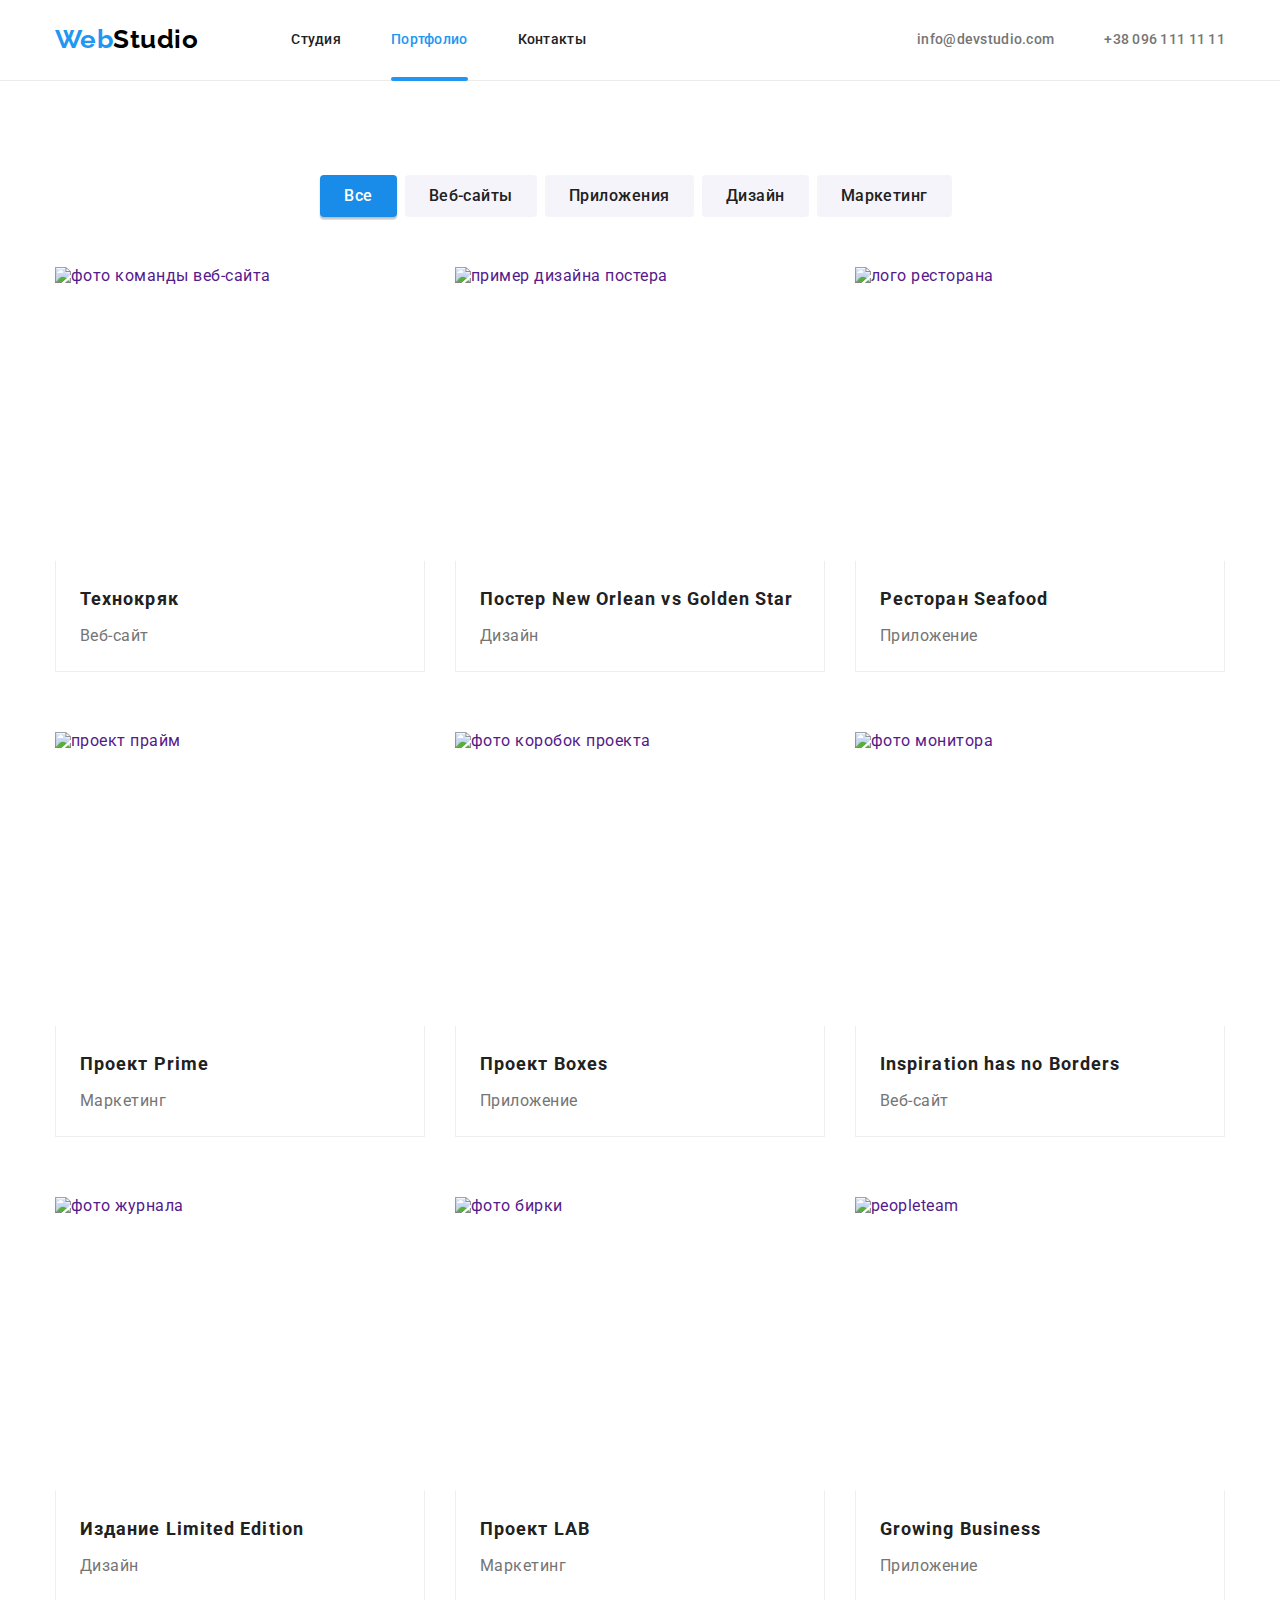
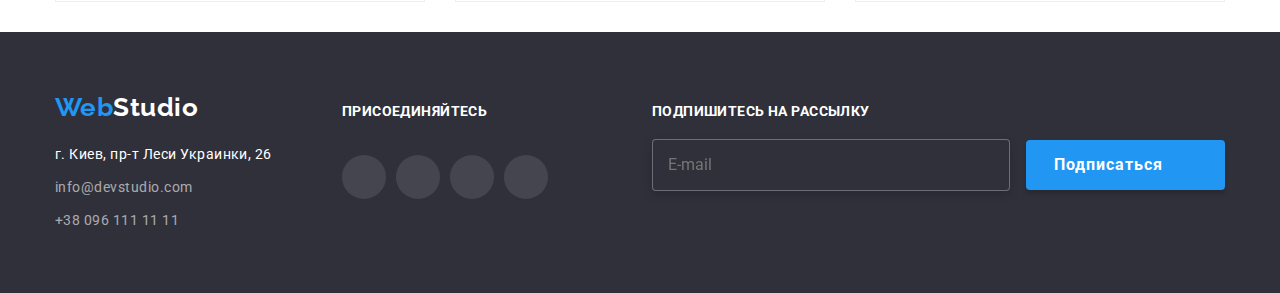
==== commit 862acbc6: "Перенемла все до main.scss" ====
--- a/portfolio.html
+++ b/portfolio.html
@@ -15,6 +15,7 @@
       rel="stylesheet"
       href="https://cdnjs.cloudflare.com/ajax/libs/modern-normalize/1.1.0/modern-normalize.min.css"
     />
+    <link rel="stylesheet" href="./css/main.min.css"/>
     <link rel="stylesheet" href="./css/styles.css" />
   </head>
   <body class="body">
@@ -22,7 +23,7 @@
     <header class="header">
       <div class="container header__container">
         <nav class="nav">
-          <a class="logo header__logo link" href=""><span class="logo__accent-span">Web</span>Studio</a>
+          <a class="logo header__logo link" href=""><span class="logo__accent--blue">Web</span>Studio</a>
           <ul class="nav__list">
             <li class="nav__item">
               <a class="nav__link nav__link link" href="./index.html">Студия</a>
@@ -35,16 +36,17 @@
             </li>
           </ul>
         </nav>
-        <ul class="header__list">
-          <li class="header__item">
-            <a href="" class="header__link link">
-              <svg class="header__icon" width="16" height="12">
+        <ul class="contacts__list header__contacts-list">
+          <li class="contacts__item header__contacts-item">
+            <a href="" class="contacts__link header__contacts-link link">
+              <svg class="contacts__icon" width="16" height="12">
               <use href="./images/icons.svg#envelope"></use>
               </svg>
             info@devstudio.com</a>
           </li>
-          <li class="header__item">
-            <a href="" class="header__link link"><svg class="header__icon" width="10" height="16">
+          <li class="contacts__item header__contacts-item">
+            <a href="" class="contacts__link header__contacts-link link">
+              <svg class="contacts__icon" width="10" height="16">
               <use href="./images/icons.svg#smartphone"></use>
             </svg>+38 096 111 11 11</a>
           </li>
@@ -87,15 +89,15 @@
                   width="370"
                   height="294"
                 />
-                <div class="overlay">
-                  <p class="overlay-text">
-                    Ресурс пропонує комплексні пропозиції з різним рівнем функціоналу та сервісів. Все це дозволить відвідувачу отримати вичерпні відомості про компанію чи приватну особу.
-                  </p>
-                </div>
-              </div>
-                <div class="portfolio-border">
-                  <h2 class="title">Технокряк</h2>
-                  <p class="card-description">Веб-сайт</p>
+                <div class="portfolio-overlay">
+                  <p class="portfolio-overlay__text">
+                    Ресурс пропонує комплексні пропозиції з різним рівнем функціоналу та сервісів. Все це дозволить відвідувачу отримати вичерпні відомості про компанію чи приватну особу.
+                  </p>
+                </div>
+              </div>
+                <div class="portfolio__description-wrap">
+                  <h2 class="portfolio__card-title">Технокряк</h2>
+                  <p class="portfolio__card-description">Веб-сайт</p>
                 </div>
               </a>
             </li>
@@ -109,17 +111,17 @@
                   width="370"
                   height="294"
                 />
-                <div class="overlay">
-                  <p class="overlay-text">
-                    Ресурс пропонує комплексні пропозиції з різним рівнем функціоналу та сервісів. Все це дозволить відвідувачу отримати вичерпні відомості про компанію чи приватну особу.
-                  </p>
-              </div>
-                </div>
-                <div class="portfolio-border">
-                  <h2 lang="en" class="title">
+                <div class="portfolio-overlay">
+                  <p class="portfolio-overlay__text">
+                    Ресурс пропонує комплексні пропозиції з різним рівнем функціоналу та сервісів. Все це дозволить відвідувачу отримати вичерпні відомості про компанію чи приватну особу.
+                  </p>
+              </div>
+                </div>
+                <div class="portfolio__description-wrap">
+                  <h2 lang="en" class="portfolio__card-title">
                     Постер New Orlean vs Golden Star
                   </h2>
-                  <p class="card-description">Дизайн</p>
+                  <p class="portfolio__card-description">Дизайн</p>
                 </div>
               </a>
             </li>
@@ -133,15 +135,15 @@
                   width="370"
                   height="294"
                 />
-                <div class="overlay">
-                  <p class="overlay-text">
-                    Ресурс пропонує комплексні пропозиції з різним рівнем функціоналу та сервісів. Все це дозволить відвідувачу отримати вичерпні відомості про компанію чи приватну особу.
-                  </p>
-                </div>
-                </div>
-                <div class="portfolio-border">
-                  <h2 lang="en" class="title">Ресторан Seafood</h2>
-                  <p class="card-description">Приложение</p>
+                <div class="portfolio-overlay">
+                  <p class="portfolio-overlay__text">
+                    Ресурс пропонує комплексні пропозиції з різним рівнем функціоналу та сервісів. Все це дозволить відвідувачу отримати вичерпні відомості про компанію чи приватну особу.
+                  </p>
+                </div>
+                </div>
+                <div class="portfolio__description-wrap">
+                  <h2 lang="en" class="portfolio__card-title">Ресторан Seafood</h2>
+                  <p class="portfolio__card-description">Приложение</p>
                 </div>
               </a>
             </li>
@@ -155,15 +157,15 @@
                   width="370"
                   height="294"
                 />
-                <div class="overlay">
-                  <p class="overlay-text">
-                    Ресурс пропонує комплексні пропозиції з різним рівнем функціоналу та сервісів. Все це дозволить відвідувачу отримати вичерпні відомості про компанію чи приватну особу.
-                  </p>
-                </div>
-              </div>
-                <div class="portfolio-border">
-                  <h2 lang="en" class="title">Проект Prime</h2>
-                  <p class="card-description">Маркетинг</p>
+                <div class="portfolio-overlay">
+                  <p class="portfolio-overlay__text">
+                    Ресурс пропонує комплексні пропозиції з різним рівнем функціоналу та сервісів. Все це дозволить відвідувачу отримати вичерпні відомості про компанію чи приватну особу.
+                  </p>
+                </div>
+              </div>
+                <div class="portfolio__description-wrap">
+                  <h2 lang="en" class="portfolio__card-title">Проект Prime</h2>
+                  <p class="portfolio__card-description">Маркетинг</p>
                 </div>
               </a>
             </li>
@@ -177,15 +179,15 @@
                   width="370"
                   height="294"
                 />
-                <div class="overlay">
-                  <p class="overlay-text">
-                    Ресурс пропонує комплексні пропозиції з різним рівнем функціоналу та сервісів. Все це дозволить відвідувачу отримати вичерпні відомості про компанію чи приватну особу.
-                  </p>
-                </div>
-              </div>
-                <div class="portfolio-border">
-                  <h2 lang="en" class="title">Проект Boxes</h2>
-                  <p class="card-description">Приложение</p>
+                <div class="portfolio-overlay">
+                  <p class="portfolio-overlay__text">
+                    Ресурс пропонує комплексні пропозиції з різним рівнем функціоналу та сервісів. Все це дозволить відвідувачу отримати вичерпні відомості про компанію чи приватну особу.
+                  </p>
+                </div>
+              </div>
+                <div class="portfolio__description-wrap">
+                  <h2 lang="en" class="portfolio__card-title">Проект Boxes</h2>
+                  <p class="portfolio__card-description">Приложение</p>
                 </div>
               </a>
             </li>
@@ -199,15 +201,15 @@
                   width="370"
                   height="294"
                 />
-                <div class="overlay">
-                  <p class="overlay-text">
-                    Ресурс пропонує комплексні пропозиції з різним рівнем функціоналу та сервісів. Все це дозволить відвідувачу отримати вичерпні відомості про компанію чи приватну особу.
-                  </p>
-                </div>
-              </div>
-                <div class="portfolio-border">
-                  <h2 lang="en" class="title">Inspiration has no Borders</h2>
-                  <p class="card-description">Веб-сайт</p>
+                <div class="portfolio-overlay">
+                  <p class="portfolio-overlay__text">
+                    Ресурс пропонує комплексні пропозиції з різним рівнем функціоналу та сервісів. Все це дозволить відвідувачу отримати вичерпні відомості про компанію чи приватну особу.
+                  </p>
+                </div>
+              </div>
+                <div class="portfolio__description-wrap">
+                  <h2 lang="en" class="portfolio__card-title">Inspiration has no Borders</h2>
+                  <p class="portfolio__card-description">Веб-сайт</p>
                 </div>
               </a>
             </li>
@@ -221,15 +223,15 @@
                   width="370"
                   height="294"
                 />
-                <div class="overlay">
-                  <p class="overlay-text">
-                    Ресурс пропонує комплексні пропозиції з різним рівнем функціоналу та сервісів. Все це дозволить відвідувачу отримати вичерпні відомості про компанію чи приватну особу.
-                  </p>
-                </div>
-              </div>
-                <div class="portfolio-border">
-                  <h2 lang="en" class="title">Издание Limited Edition</h2>
-                  <p class="card-description">Дизайн</p>
+                <div class="portfolio-overlay">
+                  <p class="portfolio-overlay__text">
+                    Ресурс пропонує комплексні пропозиції з різним рівнем функціоналу та сервісів. Все це дозволить відвідувачу отримати вичерпні відомості про компанію чи приватну особу.
+                  </p>
+                </div>
+              </div>
+                <div class="portfolio__description-wrap">
+                  <h2 lang="en" class="portfolio__card-title">Издание Limited Edition</h2>
+                  <p class="portfolio__card-description">Дизайн</p>
                 </div>
               </a>
             </li>
@@ -243,15 +245,15 @@
                   width="370"
                   height="294"
                 />
-                <div class="overlay">
-                  <p class="overlay-text">
-                    Ресурс пропонує комплексні пропозиції з різним рівнем функціоналу та сервісів. Все це дозволить відвідувачу отримати вичерпні відомості про компанію чи приватну особу.
-                  </p>
-                </div>
-              </div>
-                <div class="portfolio-border">
-                  <h2 lang="en" class="title">Проект LAB</h2>
-                  <p class="card-description">Маркетинг</p>
+                <div class="portfolio-overlay">
+                  <p class="portfolio-overlay__text">
+                    Ресурс пропонує комплексні пропозиції з різним рівнем функціоналу та сервісів. Все це дозволить відвідувачу отримати вичерпні відомості про компанію чи приватну особу.
+                  </p>
+                </div>
+              </div>
+                <div class="portfolio__description-wrap">
+                  <h2 lang="en" class="portfolio__card-title">Проект LAB</h2>
+                  <p class="portfolio__card-description">Маркетинг</p>
                 </div>
               </a>
             </li>
@@ -265,15 +267,15 @@
                   width="370"
                   height="294"
                 />
-                <div class="overlay">
-                  <p class="overlay-text">
-                    Ресурс пропонує комплексні пропозиції з різним рівнем функціоналу та сервісів. Все це дозволить відвідувачу отримати вичерпні відомості про компанію чи приватну особу.
-                  </p>
-                </div>
-              </div>
-                <div class="portfolio-border">
-                  <h2 lang="en" class="title">Growing Business</h2>
-                  <p class="card-description">Приложение</p>
+                <div class="portfolio-overlay">
+                  <p class="portfolio-overlay__text">
+                    Ресурс пропонує комплексні пропозиції з різним рівнем функціоналу та сервісів. Все це дозволить відвідувачу отримати вичерпні відомості про компанію чи приватну особу.
+                  </p>
+                </div>
+              </div>
+                <div class="portfolio__description-wrap">
+                  <h2 lang="en" class="portfolio__card-title">Growing Business</h2>
+                  <p class="portfolio__card-description">Приложение</p>
                 </div>
               </a>
             </li>
@@ -286,69 +288,69 @@
           <div class="footer__container container">
           <div class="footer__left">
             <a href="" class="logo footer__logo link"
-              ><span class="logo__accent-">Web</span
-              ><span class="logo__footer">Studio</span>
+              ><span class="logo__accent--blue">Web</span
+              ><span>Studio</span>
             </a>
-            <ul class="footer__contacts-list list">
-              <li class="footer__contacts-item">
-                <p class="footer__contacts-text">г. Киев, пр-т Леси Украинки, 26</p>
+            <ul class="contacts-list footer__contacts-list list">
+              <li class="contacts-item footer__contacts-item">
+                <p class="contacts__address footer__contacts-address">г. Киев, пр-т Леси Украинки, 26</p>
               </li>
-              <li class="footer__contacts-item">
-                <a href="" class="footer__contacts-link link">info@devstudio.com</a>
+              <li class="contacts-item footer__contacts-item">
+                <a href="" class="contacts-link footer__contacts-link link">info@devstudio.com</a>
               </li>
-              <li class="footer__contacts-item">
-                <a href="" class="footer__contacts-link link">+38 096 111 11 11</a>
+              <li class="contacts-item footer__contacts-item">
+                <a href="" class="contacts-link footer__contacts-link link">+38 096 111 11 11</a>
               </li>
             </ul>
             </div>
-            <div class="footer__right">
-              <h3 class="footer__right-text right-text">присоединяйтесь</h3>
-              <ul class="footer__socials-list">
-                <li class="footer__socials-item">
+            <div class="socials__wrap">
+              <h3 class="socials__text">присоединяйтесь</h3>
+              <ul class="socials__list footer__socials-list">
+                <li class="socials__item">
                   <a 
-                  class="footer__socials-link link"
+                  class="socials__link footer__socials-link link"
                   target="_blank"
                   href=""
                   rel="noopener norefferer"
                   aria-label="instagram"
                   >
-                  <svg class="footer__socials-icon" width="20" height="20">
+                  <svg class="socials__icon footer__socials-icon" width="20" height="20">
                     <use href="./images/icons.svg#instagram"></use>
                   </svg>
                 </a>
                 </li>
-                <li class="footer__socials-item">
+                <li class="socials__item">
                   <a 
-                  class="footer__socials-link link"
+                  class="socials__link footer__socials-link link"
                   href=""
                   rel="noopener norefferer"
                   aria-label="instagram"
                   >
-                  <svg class="footer__socials-icon" width="20px" height="20px">
+                  <svg class="socials__icon footer__socials-icon" width="20px" height="20px">
                     <use href="./images/icons.svg#twitter"></use>
                   </svg>
                 </a>
               </li>
-              <li class="footer__socials-item">
+              <li class="socials__item">
                 <a 
-                class="footer__socials-link link"
+                class="socials__link footer__socials-link link"
                 href=""
                 rel="noopener norefferer"
                 aria-label="instagram"
                 >
-                <svg class="footer__socials-icon" width="20px" height="20px">
+                <svg class="socials__icon footer__socials-icon" width="20px" height="20px">
                   <use href="./images/icons.svg#facebook"></use>
                 </svg>
               </a>
             </li>
-            <li class="footer__socials-item">
+            <li class="socials__item">
               <a 
-              class="footer__socials-link link"
+              class="socials__link footer__socials-link link"
               href=""
               rel="noopener norefferer"
               aria-label="instagram"
               >
-              <svg class="footer__socials-icon" width="20px" height="20px">
+              <svg class="socials__icon footer__socials-icon" width="20px" height="20px">
                 <use href="./images/icons.svg#linkedin"></use>
               </svg>
             </a>
--- a/css/main.min.css
+++ b/css/main.min.css
@@ -0,0 +1 @@
+:root{--title-text-color: #212121;--accent-color: #2196f3;--primary-white-color: #ffffff;--primary-text-color: #757575;--logo-text-color: #000000;--secondary-bg-color: #2f303a;--button-accent-color: #188ce8;--third-bg-color: #f5f4fa;--botom-header-br-color: #ececec;--primary-icon-color: #afb1b8}.visualy-hidden{position:absolute;white-space:nowrap;width:1px;height:1px;overflow:hidden;border:0;padding:0;clip:rect(0 0 0 0);-webkit-clip-path:inset(50%);clip-path:inset(50%);margin:-1px}ul{list-style:none;margin:0;padding:0;-webkit-padding-start:0px;padding-inline-start:0px}a{text-decoration:none}img{display:block}h1,h2,h3{margin:0px}p{margin:0px}body{background-color:var(--primary-white-color);color:var(--primary-text-color);font-family:Roboto,monospace;letter-spacing:.03em}.section{padding-top:94px;margin:0px}.container{width:1200px;padding-right:15px;padding-left:15px;margin-left:auto;margin-right:auto}.header__container{width:1200px;padding-right:15px;padding-left:15px;display:-webkit-box;display:-ms-flexbox;display:flex;-webkit-box-align:center;-ms-flex-align:center;align-items:center;margin-left:auto;margin-right:auto}.header{background-color:#fff;border-bottom:1px solid var(--botom-header-br-color)}.nav{display:-webkit-box;display:-ms-flexbox;display:flex}.nav__list{display:-webkit-box;display:-ms-flexbox;display:flex}.nav__item:not(:last-child){margin-right:50px}.nav__link{display:block;padding-top:32px;padding-bottom:32px;color:var(--title-text-color);font-weight:500;font-size:14px;line-height:1.14;letter-spacing:.02em;-webkit-transition:color 250ms cubic-bezier(0.4, 0, 0.2, 1);transition:color 250ms cubic-bezier(0.4, 0, 0.2, 1)}.nav__link:hover,.nav__link:focus{color:var(--accent-color)}.nav__link--active{position:relative;display:block;padding-top:32px;padding-bottom:32px;color:var(--accent-color);font-weight:500;font-size:14px;line-height:1.14;letter-spacing:.02em}.nav__link--active::after{content:"";position:absolute;bottom:-1px;left:0;display:block;width:100%;height:4px;border-radius:2px;background-color:#2196f3}.hero{text-align:center}.hero__section{-ms-flex-line-pack:center;align-content:center;padding-top:200px;padding-bottom:200px;background-color:var(--secondary-bg-color);background-image:-webkit-gradient(linear, left top, right top, from(rgba(47, 48, 58, 0.4)), to(rgba(47, 48, 58, 0.4))),url(../images/css/office\ meeting.webp);background-image:linear-gradient(to right, rgba(47, 48, 58, 0.4), rgba(47, 48, 58, 0.4)),url(../images/css/office\ meeting.webp);background-repeat:no-repeat;background-size:cover;height:600px;max-width:1600px;background-position:center;margin-right:auto;margin-left:auto}.hero__title{margin-top:0px;margin-bottom:30px;color:var(--primary-white-color);font-weight:900;font-size:44px;line-height:1.36;letter-spacing:.06em;text-transform:uppercase}.feature__section{padding-top:94px}.feature__list{display:-webkit-box;display:-ms-flexbox;display:flex;margin-left:0;margin-right:0;-webkit-box-align:center;-ms-flex-align:center;align-items:center;padding-right:0px;padding-left:0px;gap:30px}.feature__item{margin-bottom:0px}.feature__icon{display:-webkit-box;display:-ms-flexbox;display:flex;height:120px;-webkit-box-align:center;-ms-flex-align:center;align-items:center;-webkit-box-pack:center;-ms-flex-pack:center;justify-content:center;background-color:#f5f4fa}.feature__title{margin-top:30px;margin-bottom:10px;color:var(--title-text-color);font-weight:700;font-size:14px;line-height:1.14;text-transform:uppercase}.feature__text{margin-top:0px;margin-bottom:0px;font-size:14px;line-height:1.71}.doing__section{padding-bottom:94px}.doing__title{margin-top:0px;margin-bottom:50px;color:var(--title-text-color);font-weight:700;font-size:36px;line-height:1.17;text-align:center}.doing__list{display:-webkit-box;display:-ms-flexbox;display:flex;gap:30px}.doing__photo{position:relative}.doing__overlay{position:absolute;bottom:0;left:0;display:-webkit-box;display:-ms-flexbox;display:flex;-webkit-box-align:center;-ms-flex-align:center;align-items:center;-webkit-box-pack:center;-ms-flex-pack:center;justify-content:center;width:100%;height:70px;background-color:rgba(47,48,58,.8)}.doing__text{font-family:"Roboto";font-style:normal;font-weight:700;font-size:14px;line-height:16px;text-align:center;letter-spacing:.03em;text-transform:uppercase;color:#fff}.team__section{padding-top:94px;padding-bottom:94px;background:var(--third-bg-color)}.team__title{margin-top:0px;margin-bottom:50px;color:var(--title-text-color);font-weight:700;font-size:36px;line-height:1.17;text-align:center}.team__list{display:-webkit-box;display:-ms-flexbox;display:flex;gap:30px}.team__card{gap:30px}.team__card-wrap{padding-top:30px;padding-bottom:30px;background-color:#fff;-webkit-box-shadow:0px 1px 3px rgba(0,0,0,.12),0px 1px 1px rgba(0,0,0,.14),0px 2px 1px rgba(0,0,0,.2);box-shadow:0px 1px 3px rgba(0,0,0,.12),0px 1px 1px rgba(0,0,0,.14),0px 2px 1px rgba(0,0,0,.2);border-radius:0px 0px 4px 4px}.team__member{padding-bottom:10px;color:var(--title-text-color);font-weight:500;font-size:16px;line-height:1.19;text-align:center}.team__position{font-size:16px;line-height:1.19;text-align:center}.clients__section{padding-bottom:94px;padding-top:94px}.clients__title{margin-top:0px;margin-bottom:50px;color:var(--title-text-color);font-weight:700;font-size:36px;line-height:1.17;text-align:center}.clients__list{display:-webkit-box;display:-ms-flexbox;display:flex;gap:30px;-webkit-box-align:center;-ms-flex-align:center;align-items:center;-webkit-box-pack:center;-ms-flex-pack:center;justify-content:center}.clients__link{display:-webkit-box;display:-ms-flexbox;display:flex;-webkit-box-align:center;-ms-flex-align:center;align-items:center;-webkit-box-pack:center;-ms-flex-pack:center;justify-content:center;outline:1px solid #afb1b8;background-color:var(--primary-white-color);color:var(--primary-icon-color);width:170px;height:92px;border-radius:4px;-webkit-transition:color 250ms cubic-bezier(0.4, 0, 0.2, 1),outline-color 250ms cubic-bezier(0.4, 0, 0.2, 1);transition:color 250ms cubic-bezier(0.4, 0, 0.2, 1),outline-color 250ms cubic-bezier(0.4, 0, 0.2, 1)}.clients__icon{fill:currentColor}.clients__link:hover,.clients__link:focus{color:var(--button-accent-color);outline-color:var(--button-accent-color)}.footer{padding-top:60px;padding-bottom:60px;background-color:var(--secondary-bg-color)}.footer__container{display:-webkit-box;display:-ms-flexbox;display:flex;-webkit-box-align:baseline;-ms-flex-align:baseline;align-items:baseline}.footer__left{display:-webkit-box;display:-ms-flexbox;display:flex;-webkit-box-orient:vertical;-webkit-box-direction:normal;-ms-flex-direction:column;flex-direction:column}.socials__wrap{display:-webkit-box;display:-ms-flexbox;display:flex;-webkit-box-orient:vertical;-webkit-box-direction:normal;-ms-flex-direction:column;flex-direction:column;margin-left:70px}.socials__text{padding-bottom:20px;font-family:"Roboto";font-style:normal;font-weight:700;font-size:14px;line-height:16px;letter-spacing:.03em;text-transform:uppercase;color:#fff}.footer__subscribe{margin-left:auto}.footer__subscribe-title{margin-bottom:20px;font-weight:700;font-size:14px;line-height:16px;letter-spacing:.03em;text-transform:uppercase;color:#fff}.footer__subscribe-email{min-height:50px;width:358px;padding:16px 15px;margin-right:12px;min-height:50px;border:1px solid rgba(255,255,255,.3);-webkit-filter:drop-shadow(0px 4px 4px rgba(0, 0, 0, 0.15));filter:drop-shadow(0px 4px 4px rgba(0, 0, 0, 0.15));border-radius:4px;background-color:var(--secondary-bg-color);outline:none;color:var(--primary-white-color)}.container__portfolio{display:-webkit-box;display:-ms-flexbox;display:flex;-ms-flex-wrap:wrap;flex-wrap:wrap;width:1200px;padding-right:15px;padding-left:15px;display:flex;flex-wrap:wrap}.portfolio__projects-list{display:-webkit-box;display:-ms-flexbox;display:flex;-ms-flex-wrap:wrap;flex-wrap:wrap;gap:30px}.portfolio__projects-item{margin-bottom:30px}.portfolio__projects-photo{position:relative;overflow:hidden}.portfolio-overlay{position:absolute;top:0;left:0;-webkit-transform:translateY(100%);transform:translateY(100%);display:-webkit-box;display:-ms-flexbox;display:flex;-webkit-box-align:center;-ms-flex-align:center;align-items:center;-webkit-box-pack:center;-ms-flex-pack:center;justify-content:center;padding-left:24px;padding-right:24px;width:100%;height:101%;background-color:rgba(33,150,243,.9);-webkit-transition:250ms cubic-bezier(0.4, 0, 0.2, 1);transition:250ms cubic-bezier(0.4, 0, 0.2, 1)}.portfolio-overlay__text{font-family:"Roboto";font-style:normal;font-weight:400;font-size:18px;line-height:1.56;letter-spacing:.03em;-webkit-user-select:none;-moz-user-select:none;-ms-user-select:none;user-select:none;color:var(--primary-white-color)}.portfolio__projects-link{display:block;-webkit-transition:-webkit-box-shadow 250ms cubic-bezier(0.4, 0, 0.2, 1);transition:-webkit-box-shadow 250ms cubic-bezier(0.4, 0, 0.2, 1);transition:box-shadow 250ms cubic-bezier(0.4, 0, 0.2, 1);transition:box-shadow 250ms cubic-bezier(0.4, 0, 0.2, 1), -webkit-box-shadow 250ms cubic-bezier(0.4, 0, 0.2, 1)}.portfolio__projects-link:hover,.portfolio__projects-link:focus{-webkit-box-shadow:0px 1px 1px rgba(0,0,0,.12),0px 4px 4px rgba(0,0,0,.06),1px 4px 6px rgba(0,0,0,.16);box-shadow:0px 1px 1px rgba(0,0,0,.12),0px 4px 4px rgba(0,0,0,.06),1px 4px 6px rgba(0,0,0,.16)}.portfolio__projects-link:hover .portfolio-overlay,.portfolio__projects-link:focus .portfolio-overlay{-webkit-transform:translateY(0%);transform:translateY(0%)}.portfolio__description-wrap{background:var(--primary-white-color);border-bottom:1px solid #eee;border-left:1px solid #eee;border-right:1px solid #eee;padding-top:20px;padding-bottom:20px;padding-left:24px;padding-right:24px}.portfolio__card-title{margin-bottom:4px;margin-top:0px;color:var(--title-text-color);font-weight:700;font-size:18px;line-height:2;letter-spacing:.06em}.portfolio__card-description{margin-bottom:0px;color:var(--primary-text-color);font-weight:400;font-size:16px;line-height:1.88}.no-scroll{overflow:hidden}.backdrop{position:fixed;top:0;left:0;z-index:1000;width:100%;height:100%;background-color:rgba(0,0,0,.2);opacity:1;visibility:visible;pointer-events:initial;-webkit-transition:opacity 600ms ease-out,visibility 600ms ease-out;transition:opacity 600ms ease-out,visibility 600ms ease-out}.backdrop.is-hidden{opacity:0;visibility:hidden;pointer-events:none}.modal__wrap{position:absolute;top:50%;left:50%;-webkit-transform:translate(-50%, -50%) scale(1) rotate(0);transform:translate(-50%, -50%) scale(1) rotate(0);width:528px;padding:40px;background:#fff;-webkit-box-shadow:0px 1px 3px rgba(0,0,0,.12),0px 1px 1px rgba(0,0,0,.14),0px 2px 1px rgba(0,0,0,.2);box-shadow:0px 1px 3px rgba(0,0,0,.12),0px 1px 1px rgba(0,0,0,.14),0px 2px 1px rgba(0,0,0,.2);border-radius:4px;opacity:1;-webkit-transition:opacity 400ms ease-in-out 200ms,-webkit-transform 400ms ease-in-out 200ms;transition:opacity 400ms ease-in-out 200ms,-webkit-transform 400ms ease-in-out 200ms;transition:transform 400ms ease-in-out 200ms,opacity 400ms ease-in-out 200ms;transition:transform 400ms ease-in-out 200ms,opacity 400ms ease-in-out 200ms,-webkit-transform 400ms ease-in-out 200ms}.backdrop .is-hidden .modal{opacity:0;-webkit-transform:translate(-50%, -50%) scale(0.3) rotate(1turn);transform:translate(-50%, -50%) scale(0.3) rotate(1turn)}.btn-close{position:absolute;top:8px;right:8px;display:-webkit-box;display:-ms-flexbox;display:flex;-webkit-box-align:center;-ms-flex-align:center;align-items:center;-webkit-box-pack:center;-ms-flex-pack:center;justify-content:center;width:30px;height:30px;padding:0;background:#fff;border-radius:50%;border:1px solid rgba(0,0,0,.1);cursor:pointer;-webkit-transition:fill 250ms cubic-bezier(0.4, 0, 0.2, 1);transition:fill 250ms cubic-bezier(0.4, 0, 0.2, 1)}.btn-close:focus,.btn-close:hover{fill:#2196f3}.form{justify-items:center;text-align:center}.form__wrap{margin-bottom:25px}.form__field{display:-webkit-box;display:-ms-flexbox;display:flex;-webkit-box-orient:vertical;-webkit-box-direction:normal;-ms-flex-direction:column;flex-direction:column;-webkit-box-pack:center;-ms-flex-pack:center;justify-content:center;-ms-flex-line-pack:center;align-content:center;margin-bottom:10px}.form__field:last-child{margin-bottom:0}.form__group{position:relative;display:block;-webkit-box-orient:vertical;-webkit-box-direction:normal;-ms-flex-direction:column;flex-direction:column;-webkit-box-pack:center;-ms-flex-pack:center;justify-content:center;-ms-flex-line-pack:center;align-content:center}.form__title{display:block;margin-bottom:12px;font-family:"Roboto";font-style:normal;font-weight:700;font-size:20px;line-height:23px;text-align:center;letter-spacing:.03em;color:var(--title-text-color)}.form__label{display:block;margin-bottom:4px;font-size:12px;text-align:left}.form__input,.form__textarea{width:100%;margin:0;padding:11px 42px;height:40px;border:1px solid rgba(33,33,33,.2);border-radius:4px;outline:rgba(0,0,0,0);-webkit-transition:border-color 250ms cubic-bezier(0.4, 0, 0.2, 1);transition:border-color 250ms cubic-bezier(0.4, 0, 0.2, 1)}.form__input:focus,.form__input:hover{border-color:var(--accent-color)}.form__textarea{height:120px;padding:12px;resize:none;outline:rgba(0,0,0,0);-webkit-transition:border-color 250ms cubic-bezier(0.4, 0, 0.2, 1);transition:border-color 250ms cubic-bezier(0.4, 0, 0.2, 1)}.form__textarea::-webkit-input-placeholder{font-size:12px;color:var(--primary-icon-color)}.form__textarea::-moz-placeholder{font-size:12px;color:var(--primary-icon-color)}.form__textarea:-ms-input-placeholder{font-size:12px;color:var(--primary-icon-color)}.form__textarea::-ms-input-placeholder{font-size:12px;color:var(--primary-icon-color)}.form__textarea::placeholder{font-size:12px;color:var(--primary-icon-color)}.form__textarea:focus,.form__textarea:hover{border-color:var(--accent-color)}.form__icons{position:absolute;bottom:11px;left:15px;-webkit-transition:fill 250ms cubic-bezier(0.4, 0, 0.2, 1);transition:fill 250ms cubic-bezier(0.4, 0, 0.2, 1)}.form__input:focus+.form__icons,.form__input:hover+.form__icons{fill:var(--accent-color)}.form__checkbox-group{display:-webkit-box;display:-ms-flexbox;display:flex;-webkit-box-align:center;-ms-flex-align:center;align-items:center;-webkit-box-pack:center;-ms-flex-pack:center;justify-content:center}.form-__checkbox-policy{font-size:14px;line-height:1.71;-webkit-user-select:none;-moz-user-select:none;-ms-user-select:none;user-select:none;margin-left:8px}.form__checkbox-link{margin-top:10px;font-family:"Roboto";font-style:normal;font-weight:400;font-size:14px;line-height:1.71;color:var(--accent-color);text-decoration:underline;text-underline-position:under;letter-spacing:.03em}.form__checkbox-input:checked+.form__checkbox-icon .form__checkbox-icon--uncheck{opacity:0;-webkit-transition:opacity 250ms cubic-bezier(0.4, 0, 0.2, 1);transition:opacity 250ms cubic-bezier(0.4, 0, 0.2, 1)}.form__checkbox-icon--check{opacity:0;-webkit-transition:opacity 250ms cubic-bezier(0.4, 0, 0.2, 1);transition:opacity 250ms cubic-bezier(0.4, 0, 0.2, 1)}.form__checkbox-input:checked+.form__checkbox-icon .form__checkbox-icon--check{opacity:1}.hero__btn{display:inline-block;padding:10px 32px;-webkit-box-shadow:0px 4px 4px rgba(0,0,0,.15);box-shadow:0px 4px 4px rgba(0,0,0,.15);font-family:inherit;color:var(--primary-white-color);background-color:var(--accent-color);border-color:rgba(0,0,0,0);font-weight:700;font-size:16px;line-height:1.88;letter-spacing:.06em;border-radius:4px;cursor:pointer;-webkit-transition:background-color 250ms cubic-bezier(0.4, 0, 0.2, 1);transition:background-color 250ms cubic-bezier(0.4, 0, 0.2, 1)}.hero__btn:focus,.hero__btn:hover{background-color:var(--button-accent-color)}.form__btn{display:-webkit-inline-box;display:-ms-inline-flexbox;display:inline-flex;-webkit-box-align:center;-ms-flex-align:center;align-items:center;margin-top:30px;padding:10px 56px;text-align:center;letter-spacing:.06em;font-weight:700;line-height:1.88;background:#2196f3;-webkit-box-shadow:0px 4px 4px rgba(0,0,0,.15);box-shadow:0px 4px 4px rgba(0,0,0,.15);border-radius:4px;border:rgba(0,0,0,0);color:var(--primary-white-color);cursor:pointer;-webkit-transition:background-color 250ms cubic-bezier(0.4, 0, 0.2, 1);transition:background-color 250ms cubic-bezier(0.4, 0, 0.2, 1)}.btn:focus,.btn:hover{background-color:var(--button-accent-color)}.footer__subscribe-btn{display:-webkit-inline-box;display:-ms-inline-flexbox;display:inline-flex;-webkit-box-align:center;-ms-flex-align:center;align-items:center;-webkit-box-pack:center;-ms-flex-pack:center;justify-content:center;padding:10px 28px;color:var(--primary-white-color);background:var(--accent-color);-webkit-box-shadow:0px 4px 4px rgba(0,0,0,.15);box-shadow:0px 4px 4px rgba(0,0,0,.15);border-radius:4px;border:none;font-weight:700;font-size:16px;line-height:1.88;letter-spacing:.06em;cursor:pointer;-webkit-transition:background-color 250ms cubic-bezier(0.4, 0, 0.2, 1);transition:background-color 250ms cubic-bezier(0.4, 0, 0.2, 1)}.footer__subscribe-btn:hover,.footer__subscribe-btn:focus{background-color:var(--button-accent-color)}.footer__btn-icon{margin-left:10px;fill:var(--primary-white-color)}.portfolio__btn-list{display:-webkit-box;display:-ms-flexbox;display:flex;-webkit-box-pack:center;-ms-flex-pack:center;justify-content:center;margin-bottom:50px}.portfolio__btn{border-color:rgba(0,0,0,0);padding:6px 22px;font-weight:700;color:var(--title-text-color);background-color:var(--third-bg-color);font-family:inherit;font-weight:500;font-size:16px;line-height:1.62;letter-spacing:.03em;border-radius:4px;cursor:pointer;border-color:rgba(0,0,0,0);-webkit-transition:background-color 250ms cubic-bezier(0.4, 0, 0.2, 1),color 250ms cubic-bezier(0.4, 0, 0.2, 1),-webkit-box-shadow 250ms cubic-bezier(0.4, 0, 0.2, 1);transition:background-color 250ms cubic-bezier(0.4, 0, 0.2, 1),color 250ms cubic-bezier(0.4, 0, 0.2, 1),-webkit-box-shadow 250ms cubic-bezier(0.4, 0, 0.2, 1);transition:box-shadow 250ms cubic-bezier(0.4, 0, 0.2, 1),background-color 250ms cubic-bezier(0.4, 0, 0.2, 1),color 250ms cubic-bezier(0.4, 0, 0.2, 1);transition:box-shadow 250ms cubic-bezier(0.4, 0, 0.2, 1),background-color 250ms cubic-bezier(0.4, 0, 0.2, 1),color 250ms cubic-bezier(0.4, 0, 0.2, 1),-webkit-box-shadow 250ms cubic-bezier(0.4, 0, 0.2, 1)}.portfolio__btn:hover,.portfolio__btn:focus{-webkit-box-shadow:0px 3px 1px rgba(0,0,0,.1),0px 1px 2px rgba(0,0,0,.08),0px 2px 2px rgba(0,0,0,.12);box-shadow:0px 3px 1px rgba(0,0,0,.1),0px 1px 2px rgba(0,0,0,.08),0px 2px 2px rgba(0,0,0,.12);background-color:var(--button-accent-color);color:var(--primary-white-color)}.portfolio__btn{display:-webkit-box;display:-ms-flexbox;display:flex;margin-right:8px}.portfolio__btn--active{-webkit-box-shadow:0px 3px 1px rgba(0,0,0,.1),0px 1px 2px rgba(0,0,0,.08),0px 2px 2px rgba(0,0,0,.12);box-shadow:0px 3px 1px rgba(0,0,0,.1),0px 1px 2px rgba(0,0,0,.08),0px 2px 2px rgba(0,0,0,.12);background-color:var(--button-accent-color);color:var(--primary-white-color);border-color:rgba(0,0,0,0)}.logo{font-family:Raleway,sans-serif;color:var(--logo-text-color);font-weight:700;font-size:26px;line-height:1.19}.header__logo{display:block;padding-top:24px;padding-bottom:25px;margin-right:93px}.logo__accent--blue{font-family:Raleway,sans-serif;color:var(--accent-color);font-weight:700;font-size:26px;line-height:1.19}.footer__logo{display:block;padding-top:0px;padding-bottom:20px;margin:0px;color:var(--primary-white-color)}.header__contacts-list{display:-webkit-box;display:-ms-flexbox;display:flex;margin-left:auto;gap:30px}.footer__contacts-list{display:-webkit-box;display:-ms-flexbox;display:flex;-webkit-box-orient:vertical;-webkit-box-direction:normal;-ms-flex-direction:column;flex-direction:column;gap:9px}.header__contacts-list .item+.item{margin-left:50px;-webkit-box-align:center;-ms-flex-align:center;align-items:center}.header__contacts-link{display:-webkit-box;display:-ms-flexbox;display:flex;color:var(--primary-text-color);font-weight:500;font-size:14px;line-height:1.14;letter-spacing:.02em;-webkit-box-align:center;-ms-flex-align:center;align-items:center;-webkit-transition:color 250ms cubic-bezier(0.4, 0, 0.2, 1);transition:color 250ms cubic-bezier(0.4, 0, 0.2, 1)}.header__contacts-link:hover,.header__contacts-link:focus{color:var(--accent-color);border-color:var(--accent-color)}.footer__contacts-link{display:block;font-size:14px;line-height:1.71;color:rgba(255,255,255,.6);-webkit-transition:color 250ms cubic-bezier(0.4, 0, 0.2, 1);transition:color 250ms cubic-bezier(0.4, 0, 0.2, 1)}.footer__contacts-link:hover,.footer__contacts-link:focus{color:var(--accent-color)}.contacts__icon{display:-webkit-box;display:-ms-flexbox;display:flex;margin-right:10px;fill:currentColor}.footer__contacts-address{color:var(--primary-white-color);font-weight:400;font-size:14px;line-height:1.71}.socials__list{display:-webkit-box;display:-ms-flexbox;display:flex;gap:10px;-webkit-box-align:center;-ms-flex-align:center;align-items:center;-webkit-box-pack:center;-ms-flex-pack:center;justify-content:center;margin-top:16px}.socials__link{display:-webkit-box;display:-ms-flexbox;display:flex;-webkit-box-align:center;-ms-flex-align:center;align-items:center;-webkit-box-pack:center;-ms-flex-pack:center;justify-content:center;background-color:var(--primary-white-color);color:var(--primary-icon-color);width:44px;height:44px;border-radius:50%;-webkit-transition:color 250ms cubic-bezier(0.4, 0, 0.2, 1),background-color 250ms cubic-bezier(0.4, 0, 0.2, 1);transition:color 250ms cubic-bezier(0.4, 0, 0.2, 1),background-color 250ms cubic-bezier(0.4, 0, 0.2, 1)}.socials__icon{fill:currentColor}.socials__link:hover,.socials__link:focus{color:var(--primary-white-color);background-color:var(--button-accent-color)}.footer__socials-list{display:-webkit-box;display:-ms-flexbox;display:flex;gap:10px;-webkit-box-align:center;-ms-flex-align:center;align-items:center;-webkit-box-pack:center;-ms-flex-pack:center;justify-content:center}.footer__socials-link{display:-webkit-box;display:-ms-flexbox;display:flex;-webkit-box-align:center;-ms-flex-align:center;align-items:center;-webkit-box-pack:center;-ms-flex-pack:center;justify-content:center;background-color:rgba(255,255,255,.1);color:var(--primary-text-color);width:44px;height:44px;border-radius:50%;-webkit-transition:color 250ms cubic-bezier(0.4, 0, 0.2, 1),background-color 250ms cubic-bezier(0.4, 0, 0.2, 1);transition:color 250ms cubic-bezier(0.4, 0, 0.2, 1),background-color 250ms cubic-bezier(0.4, 0, 0.2, 1)}.footer__socials-icon{fill:#fff}.footer__socials-link:hover,.footer__socials-link:focus{color:var(--primary-white-color);background-color:var(--accent-color)}/*# sourceMappingURL=main.min.css.map */--- a/css/styles.css
+++ b/css/styles.css
@@ -18,7 +18,7 @@
 }заголовки секций шрифт цвет - 212121
   */
 
-  :root {
+ /*  :root {
     --title-text-color: #212121;
     --accent-color: #2196f3;
     --primary-white-color: #ffffff;
@@ -29,32 +29,33 @@
     --third-bg-color: #f5f4fa;
     --botom-header-br-color: #ececec;
     --primary-icon-color: #afb1b8;
-  }
-  
-  body {
+  }*/
+  
+   /* body {
     background-color: var(--primary-white-color);
     color: var(--primary-text-color);
     font-family: Roboto, monospace;
     letter-spacing: 0.03em;
-  }
+  }*/
+  /*
   .no-scroll {
     overflow: hidden;
-  }
-  /* Container index*/
+  }*/
+  /* Container
   .container {
     width: 1200px;
     padding-right: 15px;
     padding-left: 15px;
     margin-left: auto;
     margin-right: auto;
-  }
+  }*/
   /* Section padding*/
-  .section {
+  /*.section {
     padding-top: 94px;
     margin: 0px;
-  }
+  }*/
   /* List without dots design*/
-  ul {
+   /* ul {
     list-style: none;
     margin: 0;
     padding: 0;
@@ -73,8 +74,8 @@
   }
   p {
     margin: 0px;
-  }
-  .visualy-hidden {
+  }*/
+  /*.visualy-hidden {
     position: absolute;
     white-space: nowrap;
     width: 1px;
@@ -85,35 +86,42 @@
     clip: rect(0 0 0 0);
     clip-path: inset(50%);
     margin: -1px;
-  }
-  /*WebStudio Logo header*/
-  .header {
+  }*/
+  /*Header*/
+  /*.header {
     background-color: #ffffff;
-  }
-  .logo {
+    border-bottom: 1px solid var(--botom-header-br-color);
+  }*/
+  /*WebStudio Logo*/
+  /*.logo {
+    font-family: Raleway, sans-serif;
+    color: var(--logo-text-color);
+    font-weight: 700;
+    font-size: 26px;
+    line-height: 1.19;
+  }
+  .header__logo {
     display: block;
     padding-top: 24px;
     padding-bottom: 25px;
     margin-right: 93px;
-  
+  }
+  .logo__accent--blue {
     font-family: Raleway, sans-serif;
-    color: var(--logo-text-color);
+    color: var(--accent-color);
     font-weight: 700;
     font-size: 26px;
     line-height: 1.19;
   }
-  .logo__accent-span {
-    font-family: Raleway, sans-serif;
-    color: var(--accent-color);
-    font-weight: 700;
-    font-size: 26px;
-    line-height: 1.19;
-  }
+  .footer__logo {
+    display: block;
+    padding-top: 0px;
+    padding-bottom: 20px;
+    margin: 0px;
+    color: var(--primary-white-color);
+  }*/
   /*nav*/
-  .header {
-    border-bottom: 1px solid var(--botom-header-br-color);
-  }
-  .header__container {
+  /*.header__container {
     width: 1200px;
     padding-right: 15px;
     padding-left: 15px;
@@ -121,8 +129,8 @@
     align-items: center;
     margin-left: auto;
     margin-right: auto;
-  }
-  .nav {
+  }*/
+  /*.nav {
     display: flex;
   }
   .nav__list {
@@ -160,7 +168,6 @@
     line-height: 1.14;
     letter-spacing: 0.02em;
   }
-  /*підкреслювання лінку поточної сторінки*/
   .nav__link--active::after {
     content: "";
     position: absolute;
@@ -173,20 +180,24 @@
   
     border-radius: 2px;
     background-color: #2196f3;
-  
-    /*opacity: 0;*/
-  }
-  /*Шапка сторінки*/
-  .header__list {
+  }*/
+  
+  /*Contacts
+  .header__contacts-list {
     display: flex;
     margin-left: auto;
     gap: 30px;
   }
-  .header__list .item + .item {
+  .footer__contacts-list {
+    display: flex;
+    flex-direction: column;
+    gap: 9px;
+  }
+  .header__contacts-list .item + .item {
     margin-left: 50px;
     align-items: center;
   }
-  .header__link {
+  .header__contacts-link {
     display: flex;
     color: var(--primary-text-color);
     font-weight: 500;
@@ -195,19 +206,36 @@
     letter-spacing: 0.02em;
     align-items: center;
   
-    transition: color 250ms cubic-bezier(0.4, 0, 0.2, 1),
-      border-color 250ms cubic-bezier(0.4, 0, 0.2, 1);
-  }
-  .header__list .link:hover,
-  .header__list .link:focus {
+    transition: color 250ms cubic-bezier(0.4, 0, 0.2, 1)
+  }
+  .header__contacts-link:hover,
+  .header__contacts-link:focus {
     color: var(--accent-color);
     border-color: var(--accent-color);
   }
-  .header__icon {
+  .footer__contacts-link {
+    display: block;
+    font-size: 14px;
+    line-height: 1.71;
+    color: rgba(255, 255, 255, 0.6);
+  
+    transition: color 250ms cubic-bezier(0.4, 0, 0.2, 1);
+  }
+  .footer__contacts-link:hover,
+  .footer__contacts-link:focus {
+    color: var(--accent-color);
+  }
+  .contacts__icon {
     display: flex;
     margin-right: 10px;
     fill: currentColor;
   }
+  .footer__contacts-address {
+    color: var(--primary-white-color);
+    font-weight: 400;
+    font-size: 14px;
+    line-height: 1.71;
+  }*/
   /*h2 section font color*/
   .section-title {
     margin-top: 0px;
@@ -218,7 +246,7 @@
     line-height: 1.17;
     text-align: center;
   }
-    /*Hero*/
+    /*Hero
   .hero {
     text-align: center;
   }
@@ -250,8 +278,8 @@
     line-height: 1.36;
     letter-spacing: 0.06em;
     text-transform: uppercase;
-  }
-  .hero__btn {
+  }*/
+  /*.hero__btn {
     display: inline-block;
     padding: 10px 32px;
     box-shadow: 0px 4px 4px rgba(0, 0, 0, 0.15);
@@ -271,24 +299,11 @@
   .hero__btn:focus,
   .hero__btn:hover {
     background-color: var(--button-accent-color);
-  }
-  /*Особенности*/
+  }*/
+  /*Особенности
   .feature__section {
     padding-top: 94px;
     padding-bottom: 94px;
-  }
-  .visually-hidden {
-    position: absolute;
-    width: 1px;
-    height: 1px;
-    margin: -1px;
-    border: 0;
-    padding: 0;
-  
-    white-space: nowrap;
-    clip-path: inset(100%);
-    clip: rect(0 0 0 0);
-    overflow: hidden;
   }
   .feature__list {
     display: flex;
@@ -323,8 +338,8 @@
     margin-bottom: 0px;
     font-size: 14px;
     line-height: 1.71;
-  }
-  /*Чем мы занимаемся*/
+  }*/
+  /*Чем мы занимаемся
   .doing__section {
     padding-bottom: 94px;
   }
@@ -368,8 +383,8 @@
     letter-spacing: 0.03em;
     text-transform: uppercase;
     color: #ffffff;
-  }
-  /*Наша команда*/
+  }*/
+  /*Наша команда
   .team__section {
     padding-top: 94px;
     padding-bottom: 94px;
@@ -411,16 +426,16 @@
     font-size: 16px;
     line-height: 1.19;
     text-align: center;
-  }
-   /*Наша команда Socials link*/
-  .team__socials-list {
+  }*/
+   /*Наша команда Socials link
+  .socials__list {
     display: flex;
     gap: 10px;
     align-items: center;
     justify-content: center;
     margin-top: 16px;
   }
-  .team__socials-link {
+  .socials__link {
     display: flex;
     align-items: center;
     justify-content: center;
@@ -433,15 +448,15 @@
     transition: color 250ms cubic-bezier(0.4, 0, 0.2, 1),
       background-color 250ms cubic-bezier(0.4, 0, 0.2, 1);
   }
-  .team__socials-icon {
+  .socials__icon {
     fill: currentColor;
   }
-  .team__socials-link:hover,
-  .team__socials-link:focus {
+  .socials__link:hover,
+  .socials__link:focus {
     color: var(--primary-white-color);
     background-color: var(--button-accent-color);
-  }
-  /*Клієнти*/
+  }*/
+  /*Клієнти
   .clients__section {
     padding-bottom: 94px;
     padding-top: 94px;
@@ -482,8 +497,8 @@
   .clients__link:focus {
     color: var(--button-accent-color);
     outline-color: var(--button-accent-color);
-  }
-  /*Подвал*/
+  }*/
+  /*Подвал
   .footer {
     padding-top: 60px;
     padding-bottom: 60px;
@@ -497,49 +512,13 @@
     display: flex;
     flex-direction: column;
   }
-  .footer__contacts-list {
-    display: flex;
-    flex-direction: column;
-    gap: 9px;
-  }
-  .footer__text {
-    /*margin-bottom: 9px;*/
-    color: var(--primary-white-color);
-    font-weight: 400;
-    font-size: 14px;
-    line-height: 1.71;
-  }
-  .footer__logo {
-    display: block;
-    padding-top: 0px;
-    padding-bottom: 20px;
-    margin: 0px;
-    font-family: Raleway, sans-serif;
-    color: var(--primary-white-color);
-    font-weight: 700;
-    font-size: 26px;
-    line-height: 1.19;
-  }
-  .footer__contacts-link {
-    display: block;
-    /*margin-bottom: 9px;*/
-    font-size: 14px;
-    line-height: 1.71;
-    color: rgba(255, 255, 255, 0.6);
-  
-    transition: color 250ms cubic-bezier(0.4, 0, 0.2, 1);
-  }
-  .footer__contacts-link:hover,
-  .footer__contacts-link:focus {
-    color: var(--accent-color);
-  }
-  /*Footer Socials links*/
-  .footer__right {
+  /*Footer Socials
+  .socials__wrap {
     display: flex;
     flex-direction: column;
     margin-left: 70px;
   }
-  .right-text {
+  .socials__text {
     padding-bottom: 20px;
     font-family: "Roboto";
     font-style: normal;
@@ -549,7 +528,8 @@
     letter-spacing: 0.03em;
     text-transform: uppercase;
     color: #ffffff;
-  }
+  }*/
+  /*Socials link
   .footer__socials-list {
     display: flex;
     gap: 10px;
@@ -560,7 +540,7 @@
     display: flex;
     align-items: center;
     justify-content: center;
-    /*outline: 1px solid #ffffff;*/
+    
     background-color: rgba(255, 255, 255, 0.1);
     color: var(--primary-text-color);
     width: 44px;
@@ -577,8 +557,8 @@
   .footer__socials-link:focus {
     color: var(--primary-white-color);
     background-color: var(--accent-color);
-  }
-  /*Footer subscribe form*/
+  }*/
+  /*Footer subscribe form
   .footer__subscribe {
     margin-left: auto;
   }
@@ -605,8 +585,8 @@
     background-color: var(--secondary-bg-color);
     outline: none;
     color: var(--primary-white-color);
-  }
-  .footer__subscribe-btn {
+  }*/
+  /*.footer__subscribe-btn {
     display: inline-flex;
     align-items: center;
     justify-content: center;
@@ -633,9 +613,9 @@
   .footer__btn-icon {
     margin-left: 10px;
     fill: var(--primary-white-color);
-  }
+  }*/
   /*Фильтры Портфолио Наши работы*/
-  .portfolio__btn-list {
+  /*.portfolio__btn-list {
     display: flex;
     justify-content: center;
     margin-bottom: 50px;
@@ -676,7 +656,8 @@
     background-color: var(--button-accent-color);
     color: var(--primary-white-color);
     border-color: transparent;
-  }
+  }*/
+  /*Portfolio%
   .container__portfolio {
     display: flex;
     flex-wrap: wrap;
@@ -698,7 +679,7 @@
     position: relative;
     overflow: hidden;
   }
-  .overlay {
+  .portfolio-overlay {
     position: absolute;
     top: 0;
     left: 0;
@@ -717,7 +698,7 @@
   
     transition: 250ms cubic-bezier(0.4, 0, 0.2, 1);
   }
-  .overlay-text {
+  .portfolio-overlay__text {
     font-family: "Roboto";
     font-style: normal;
     font-weight: 400;
@@ -733,17 +714,17 @@
     display: block;
     transition: box-shadow 250ms cubic-bezier(0.4, 0, 0.2, 1);
   }
-  /*.portfolio-item:hover .overlay*/
+  /*.portfolio-item:hover .overlay
   .portfolio__projects-link:hover,
   .portfolio__projects-link:focus {
     box-shadow: 0px 1px 1px rgba(0, 0, 0, 0.12), 0px 4px 4px rgba(0, 0, 0, 0.06),
       1px 4px 6px rgba(0, 0, 0, 0.16);
   }
-  .portfolio__projects-link:hover .overlay,
-  .portfolio__projects-link:focus .overlay {
+  .portfolio__projects-link:hover .portfolio-overlay,
+  .portfolio__projects-link:focus .portfolio-overlay {
     transform: translateY(0%);
   }
-  .portfolio-border {
+  .portfolio__description-wrap {
     background: var(--primary-white-color);
     border-bottom: 1px solid #eeeeee;
     border-left: 1px solid #eeeeee;
@@ -753,7 +734,7 @@
     padding-left: 24px;
     padding-right: 24px;
   }
-  .portfolio .title {
+  .portfolio__card-title {
     margin-bottom: 4px;
     margin-top: 0px;
     color: var(--title-text-color);
@@ -762,14 +743,14 @@
     line-height: 2;
     letter-spacing: 0.06em;
   }
-  .portfolio .card-description {
+  .portfolio__card-description {
     margin-bottom: 0px;
     color: var(--primary-text-color);
     font-weight: 400;
     font-size: 16px;
-    line-height: 1.88;
-  }
-  /*Modal window*/
+    line-height
+  }*/
+  /*Modal window
   .backdrop {
     position: fixed;
     top: 0;
@@ -835,7 +816,7 @@
   .btn-close:hover {
     fill: #2196f3;
   }
-  /*Modal form*/
+  /*Modal form
   .form {
     justify-items: center;
     text-align: center;
@@ -954,8 +935,8 @@
   }
   .form__checkbox-input:checked + .form__checkbox-icon .form__checkbox-icon--check {
     opacity: 1;
-    }
-  .form__btn {
+    }*/
+  /*.form__btn {
     display: inline-flex;
     align-items: center;
     margin-top: 30px;
@@ -978,6 +959,6 @@
   .btn:focus,
   .btn:hover {
     background-color: var(--button-accent-color);
-  }
+  }*/
   
   